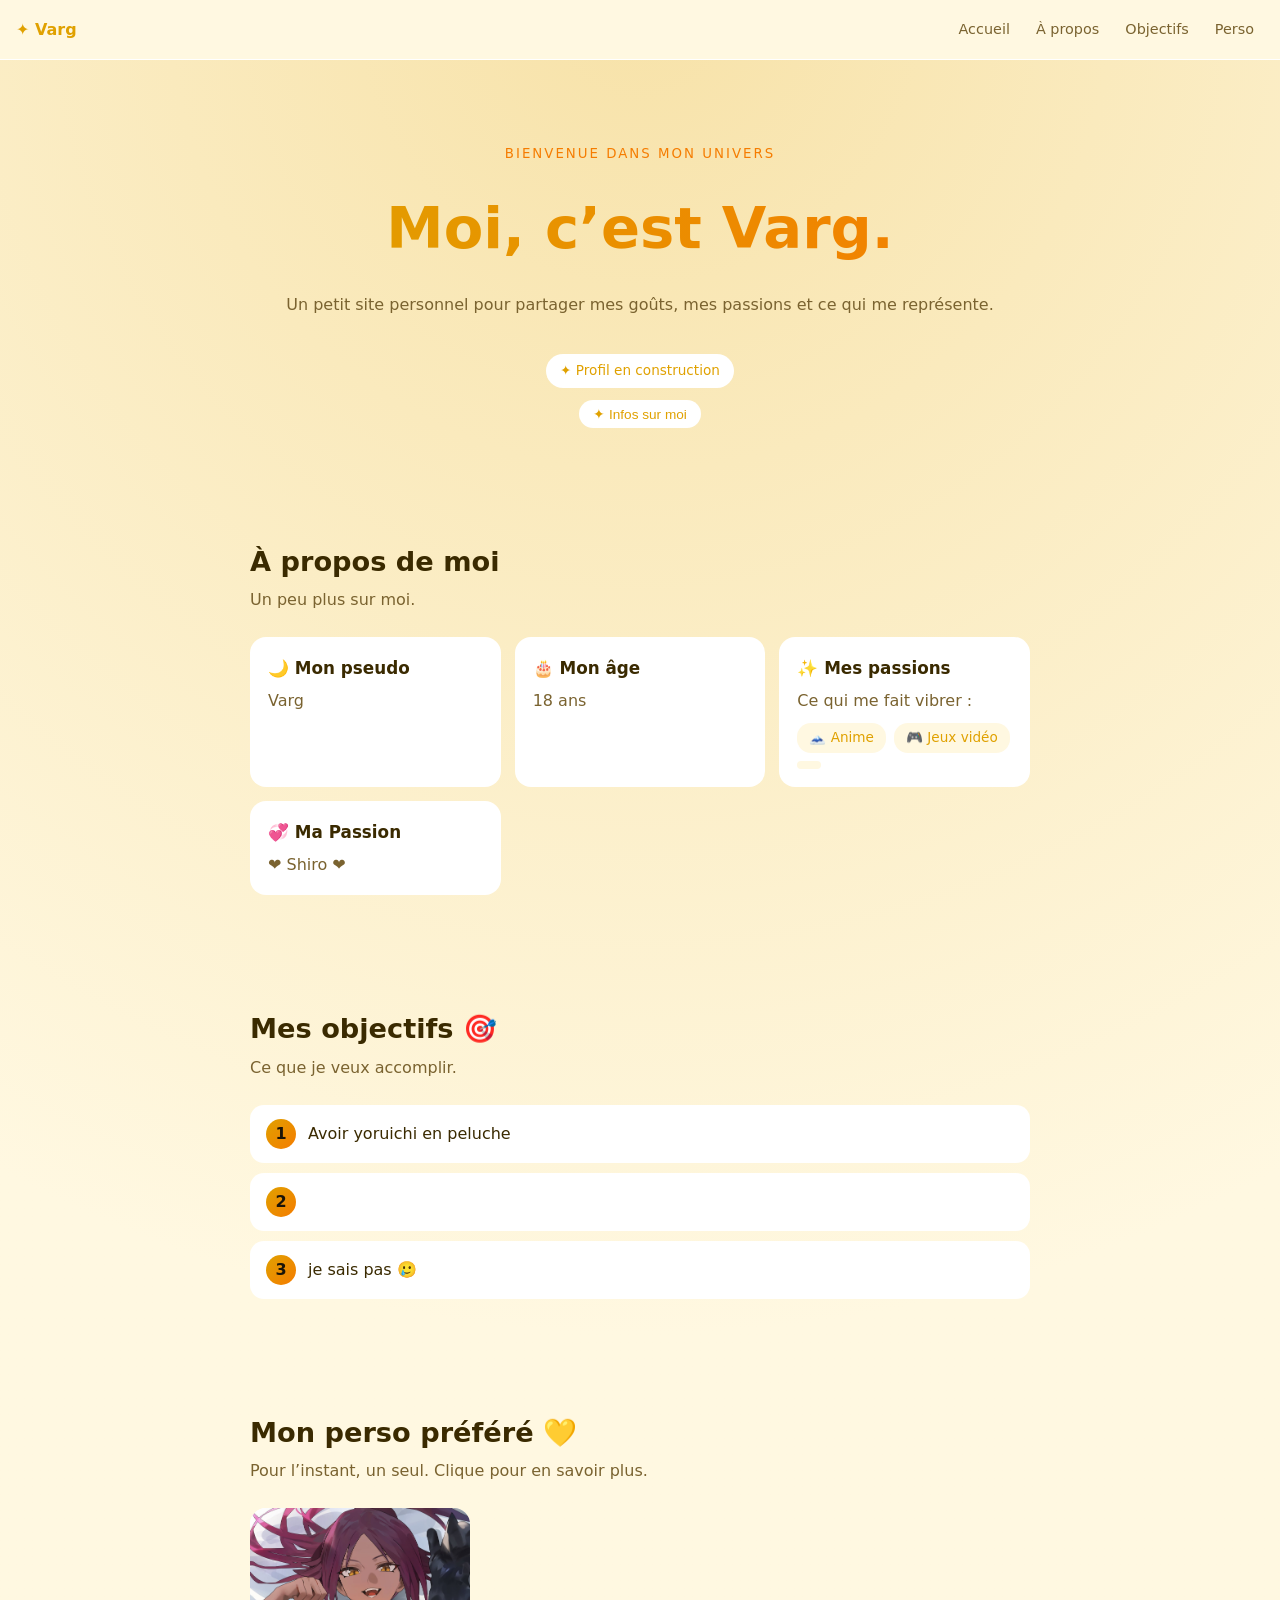
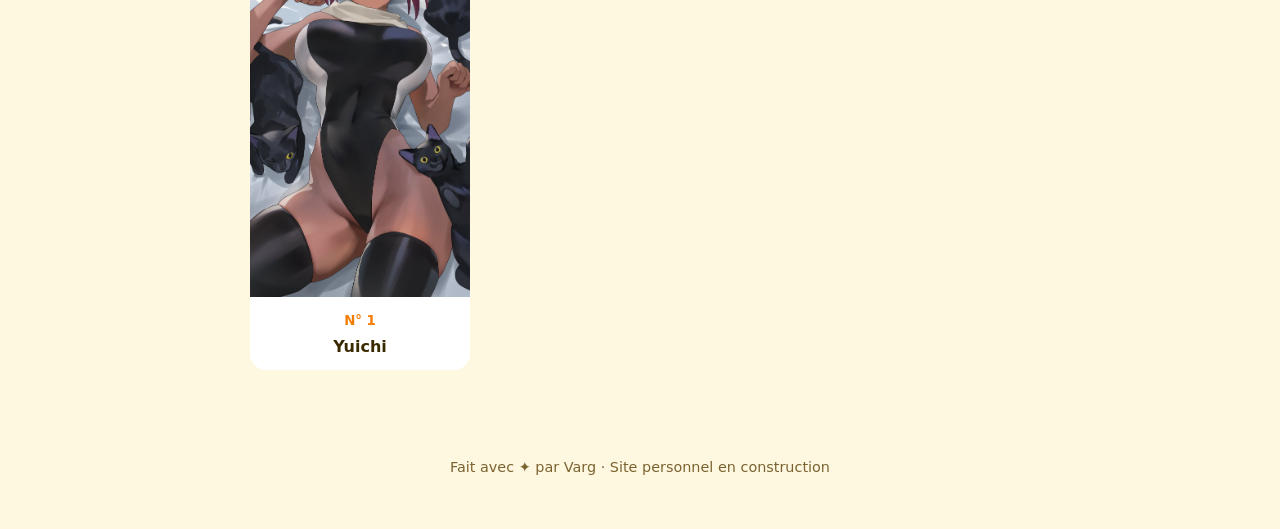
==== index.html @ 376b7f89 "Update index.html" ====
<!DOCTYPE html>
<html lang="fr">
<head>
<meta charset="utf-8">
<meta name="viewport" content="width=device-width, initial-scale=1, viewport-fit=cover">
<title>Mon univers — À propos de moi</title>
<style>
:root{--bg:#1a1408;--card:#2a200d;--text:#fff6df;--muted:#cdb989;--accent:#ffd23f;--accent2:#ff9f1c;
box-sizing:border-box;padding-top:env(safe-area-inset-top,0px);padding-bottom:env(safe-area-inset-bottom,0px)}
@media (prefers-color-scheme:light){:root:not([data-theme="dark"]){--bg:#fff8e1;--card:#fff;--text:#3a2a00;--muted:#7a6330;--accent:#e0a100;--accent2:#f57c00}}
:root[data-theme="light"]{--bg:#fff8e1;--card:#fff;--text:#3a2a00;--muted:#7a6330;--accent:#e0a100;--accent2:#f57c00}
html{scroll-behavior:smooth;scroll-padding-top:70px}
*{box-sizing:border-box}
body{margin:0;background:radial-gradient(circle at 50% 0,color-mix(in srgb,var(--accent) 25%,var(--bg)),var(--bg) 60%) no-repeat,var(--bg);color:var(--text);font-family:system-ui,-apple-system,"Segoe UI",sans-serif;line-height:1.6}
nav{position:sticky;top:env(safe-area-inset-top,0px);z-index:5;display:flex;gap:6px;align-items:center;padding:12px 16px;background:var(--bg);overflow-x:auto;border-bottom:1px solid var(--card)}
nav b{color:var(--accent);margin-right:auto;white-space:nowrap}
nav a{color:var(--muted);text-decoration:none;padding:6px 10px;border-radius:20px;white-space:nowrap;font-size:.9rem}
nav a:hover{background:var(--card);color:var(--text)}
section{max-width:820px;margin:0 auto;padding:56px 20px}
.hero{text-align:center;padding-top:80px}
.hero small{color:var(--accent2);letter-spacing:.15em;text-transform:uppercase}
h1{font-size:clamp(2.2rem,8vw,3.6rem);margin:.3em 0;background:linear-gradient(90deg,var(--accent),var(--accent2));-webkit-background-clip:text;background-clip:text;color:transparent}
h2{font-size:1.7rem;margin:0 0 4px}
.sub{color:var(--muted);margin:0 0 24px}
.badge{display:inline-block;margin-top:12px;padding:6px 14px;border-radius:20px;background:var(--card);color:var(--accent);font-size:.85rem}
.grid{display:grid;grid-template-columns:repeat(auto-fit,minmax(220px,1fr));gap:14px}
.card{background:var(--card);border-radius:16px;padding:18px}
.card h3{margin:0 0 6px;font-size:1.05rem}
.card p{margin:0;color:var(--muted)}
.tags{display:flex;flex-wrap:wrap;gap:8px;margin-top:10px}
.tags span{background:var(--bg);color:var(--accent);padding:4px 12px;border-radius:14px;font-size:.85rem}
ol.goals{list-style:none;padding:0;margin:0;display:grid;gap:10px}
ol.goals li{counter-increment:g;display:flex;gap:12px;align-items:center;background:var(--card);padding:14px 16px;border-radius:14px}
ol.goals li::before{content:counter(g);display:grid;place-items:center;width:30px;height:30px;border-radius:50%;background:linear-gradient(135deg,var(--accent),var(--accent2));color:#1a1408;font-weight:700;flex:none}
ol.goals{counter-reset:g}
.top{display:grid;grid-template-columns:minmax(0,220px);gap:14px}
.fav{background:var(--card);border-radius:16px;overflow:hidden;cursor:pointer;border:0;color:inherit;text-align:center;padding:0;font:inherit}
.fav .pic{aspect-ratio:3/4;display:grid;place-items:center;font-size:2.6rem;background:linear-gradient(160deg,var(--accent),var(--accent2))}
.fav .info{padding:10px}
.fav small{color:var(--accent2);font-weight:700}
.fav h3{margin:2px 0 0;font-size:1rem}
dialog{border:0;border-radius:18px;background:var(--card);color:var(--text);max-width:min(380px,90vw);padding:24px}
dialog::backdrop{background:rgba(0,0,0,.6)}
dialog button{margin-top:14px;background:linear-gradient(135deg,var(--accent),var(--accent2));color:#1a1408;border:0;padding:8px 18px;border-radius:20px;cursor:pointer;font:inherit}
footer{text-align:center;color:var(--muted);padding:30px 20px 50px;font-size:.9rem}
</style>
</head>
<body>
<nav>
  <b>✦ Varg</b>
  <a href="#accueil">Accueil</a><a href="#apropos">À propos</a><a href="#objectifs">Objectifs</a><a href="#top">Perso</a>
</nav>

<section id="accueil" class="hero">
  <small>Bienvenue dans mon univers</small>
  <h1>Moi, c’est Varg.</h1>
  <p class="sub">Un petit site personnel pour partager mes goûts, mes passions et ce qui me représente.</p>
  <span class="badge">✦ Profil en construction</span><br>
  <button class="badge" style="border:0;cursor:pointer" onclick="document.getElementById('infos').showModal()">✦ Infos sur moi</button>
</section>

<section id="apropos">
  <h2>À propos de moi</h2>
  <p class="sub">Un peu plus sur moi.</p>
  <div class="grid">
    <div class="card"><h3>🌙 Mon pseudo</h3><p>Varg</p></div>
    <div class="card"><h3>🎂 Mon âge</h3><p>18 ans</p></div>
    <div class="card"><h3>✨ Mes passions</h3><p>Ce qui me fait vibrer :</p>
      <div class="tags"><span> 🗻 Anime </span><span>🎮 Jeux vidéo</span><span></span></div></div>
    <div class="card"><h3>💞 Ma Passion</h3><p> ❤️ Shiro ❤️</p></div>
  </div>
</section>

<section id="objectifs">
  <h2>Mes objectifs 🎯</h2>
  <p class="sub">Ce que je veux accomplir.</p>
  <ol class="goals">
    <li>Avoir yoruichi en peluche<li>
      <li> je sais pas 🥲</li>
  </ol>
</section>

<section id="top">
  <h2>Mon perso préféré 💛</h2>
  <p class="sub">Pour l’instant, un seul. Clique pour en savoir plus.</p>
  <div class="top" id="topGrid"></div>
</section>

<footer>Fait avec ✦ par Varg · Site personnel en construction</footer>

<dialog id="infos">
  <h3>✦ Infos sur moi</h3>
  <p>Âge : <b>18 ans</b><br>Taille : <b>1,72 m</b><br>Ville : <b>Quelque part</b></p>
  <button onclick="this.closest('dialog').close()">Fermer</button>
</dialog>

<dialog id="favDlg">
  <h3 id="favTitle"></h3>
  <p id="favText"></p>
  <button onclick="this.closest('dialog').close()">Fermer</button>
</dialog>

<script>
const favs=[
 ["Yuichi","<img src='Yoruichi.jpg' style='width:100%;height:100%;object-fit:cover'>","Mon personnage préféré de Bleach : Yoruichi"]
];
const g=document.getElementById('topGrid');
favs.forEach((f,i)=>{
  const b=document.createElement('button');b.className='fav';
  b.innerHTML=`<div class="pic">${f[1]}</div><div class="info"><small>N° ${i+1}</small><h3>${f[0]}</h3></div>`;
  b.onclick=()=>{favTitle.textContent=`N° ${i+1} — ${f[0]}`;favText.textContent=f[2];favDlg.showModal()};
  g.appendChild(b);
});
</script>
</body>
</html>
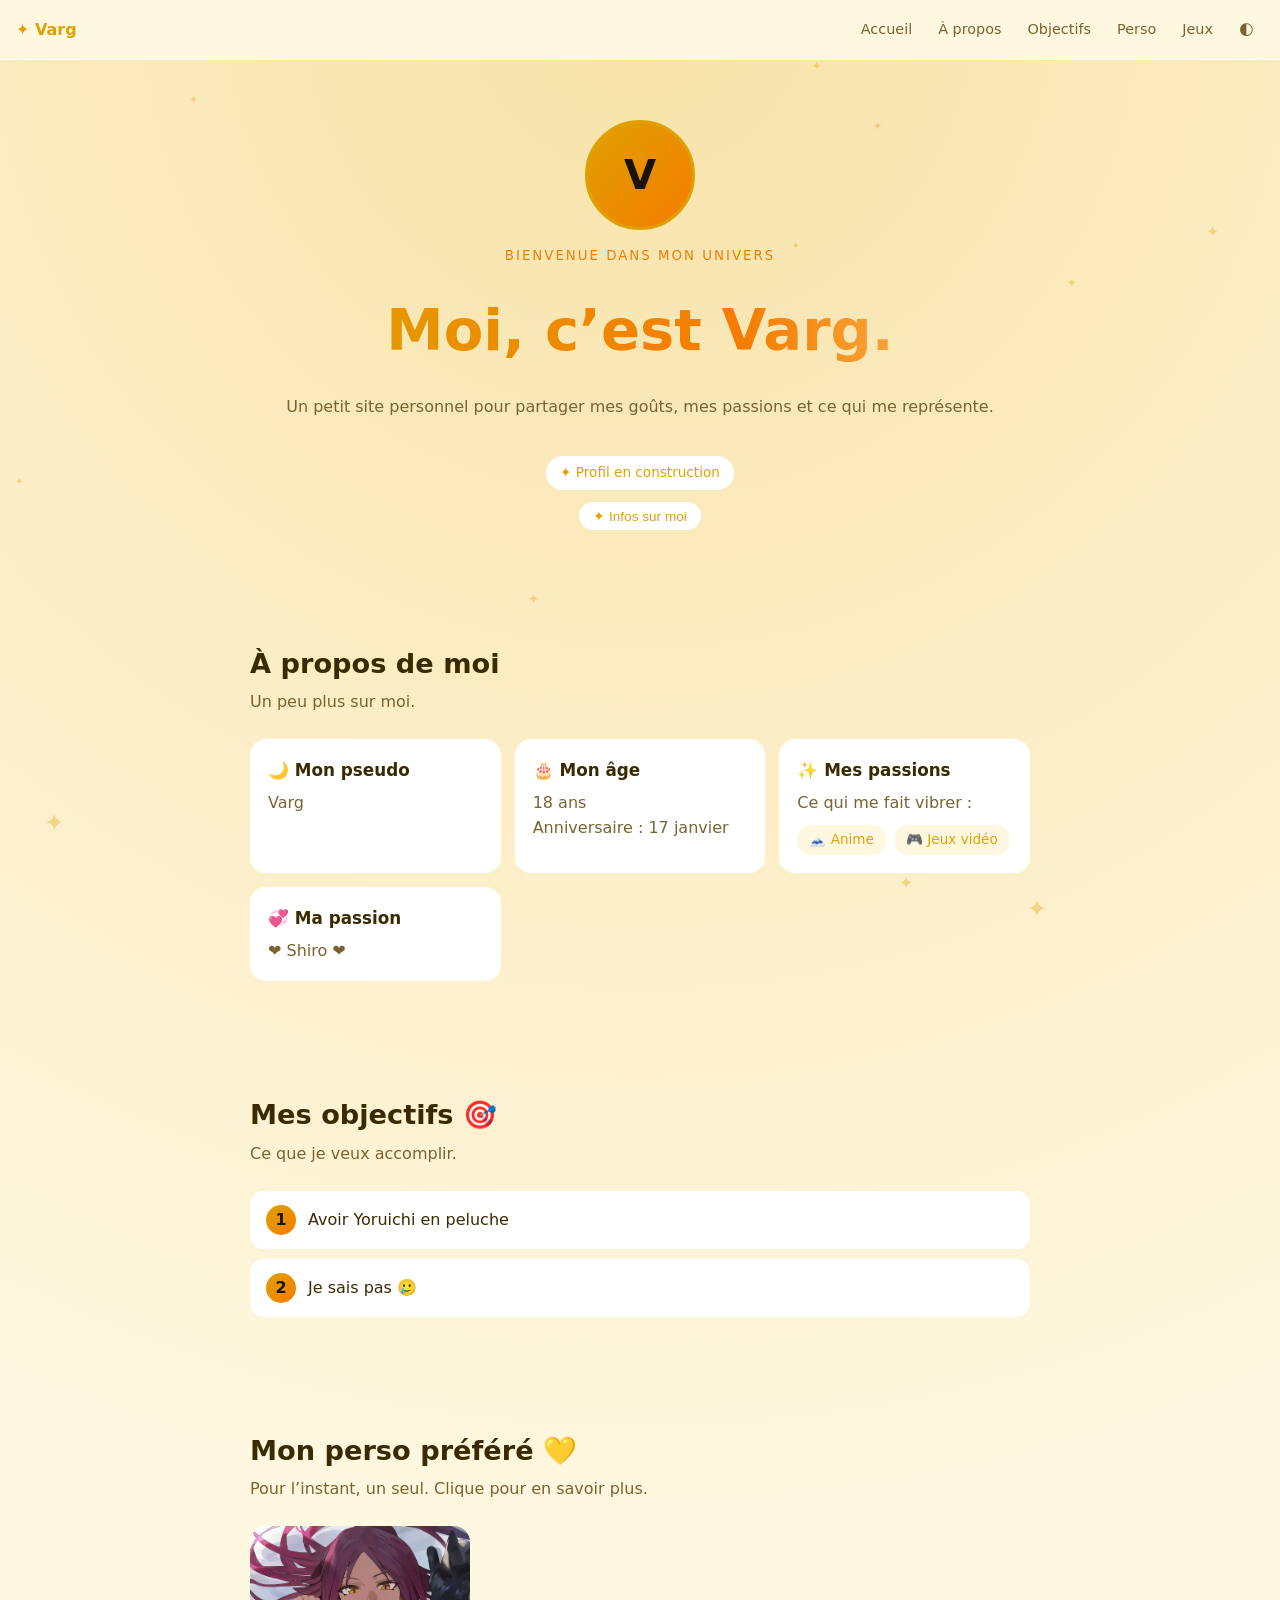
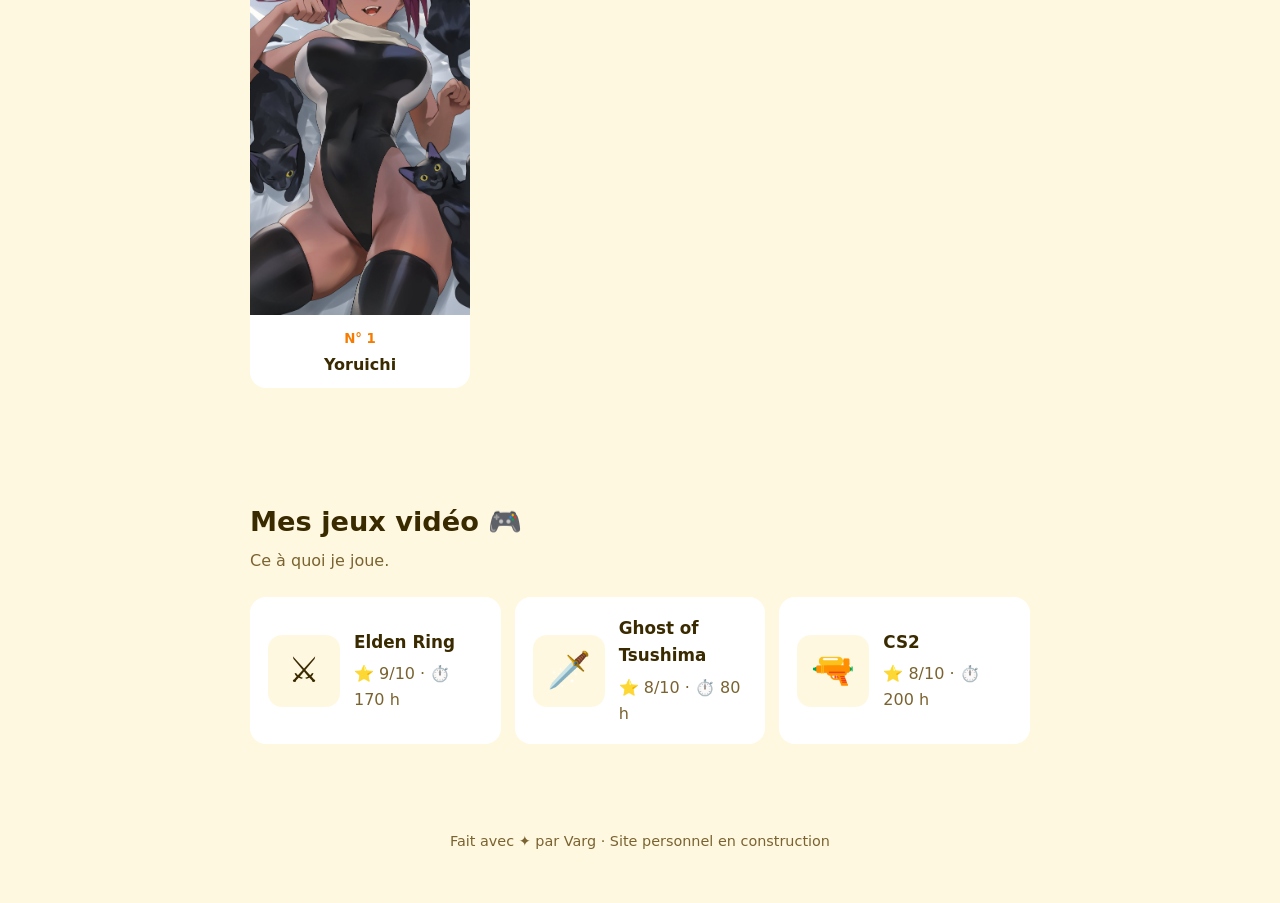
==== commit b30277b4: "Rename index (1).html to index.html" ====
--- a/index.html
+++ b/index.html
@@ -3,7 +3,7 @@
 <head>
 <meta charset="utf-8">
 <meta name="viewport" content="width=device-width, initial-scale=1, viewport-fit=cover">
-<title>Mon univers — À propos de moi</title>
+<title>Varg — À propos de moi</title>
 <style>
 :root{--bg:#1a1408;--card:#2a200d;--text:#fff6df;--muted:#cdb989;--accent:#ffd23f;--accent2:#ff9f1c;
 box-sizing:border-box;padding-top:env(safe-area-inset-top,0px);padding-bottom:env(safe-area-inset-bottom,0px)}
@@ -14,12 +14,15 @@
 body{margin:0;background:radial-gradient(circle at 50% 0,color-mix(in srgb,var(--accent) 25%,var(--bg)),var(--bg) 60%) no-repeat,var(--bg);color:var(--text);font-family:system-ui,-apple-system,"Segoe UI",sans-serif;line-height:1.6}
 nav{position:sticky;top:env(safe-area-inset-top,0px);z-index:5;display:flex;gap:6px;align-items:center;padding:12px 16px;background:var(--bg);overflow-x:auto;border-bottom:1px solid var(--card)}
 nav b{color:var(--accent);margin-right:auto;white-space:nowrap}
-nav a{color:var(--muted);text-decoration:none;padding:6px 10px;border-radius:20px;white-space:nowrap;font-size:.9rem}
-nav a:hover{background:var(--card);color:var(--text)}
-section{max-width:820px;margin:0 auto;padding:56px 20px}
-.hero{text-align:center;padding-top:80px}
+nav a,nav button{color:var(--muted);text-decoration:none;padding:6px 10px;border-radius:20px;white-space:nowrap;font-size:.9rem;background:none;border:0;cursor:pointer;font-family:inherit}
+nav a:hover,nav button:hover{background:var(--card);color:var(--text)}
+section{position:relative;z-index:1;max-width:820px;margin:0 auto;padding:56px 20px}
+.hero{text-align:center;padding-top:60px}
 .hero small{color:var(--accent2);letter-spacing:.15em;text-transform:uppercase}
-h1{font-size:clamp(2.2rem,8vw,3.6rem);margin:.3em 0;background:linear-gradient(90deg,var(--accent),var(--accent2));-webkit-background-clip:text;background-clip:text;color:transparent}
+.avatar{position:relative;width:110px;height:110px;margin:0 auto 12px;border-radius:50%;background:linear-gradient(135deg,var(--accent),var(--accent2));display:grid;place-items:center;font-size:2.6rem;font-weight:800;color:#1a1408;overflow:hidden;border:3px solid var(--accent)}
+.avatar img{position:absolute;inset:0;width:100%;height:100%;object-fit:cover}
+h1{font-size:clamp(2.2rem,8vw,3.6rem);margin:.3em 0;background:linear-gradient(90deg,var(--accent),var(--accent2),#fff3b0,var(--accent),var(--accent2));background-size:250% 100%;-webkit-background-clip:text;background-clip:text;color:transparent;animation:shine 4s linear infinite}
+@keyframes shine{to{background-position:-250% 0}}
 h2{font-size:1.7rem;margin:0 0 4px}
 .sub{color:var(--muted);margin:0 0 24px}
 .badge{display:inline-block;margin-top:12px;padding:6px 14px;border-radius:20px;background:var(--card);color:var(--accent);font-size:.85rem}
@@ -29,29 +32,41 @@
 .card p{margin:0;color:var(--muted)}
 .tags{display:flex;flex-wrap:wrap;gap:8px;margin-top:10px}
 .tags span{background:var(--bg);color:var(--accent);padding:4px 12px;border-radius:14px;font-size:.85rem}
-ol.goals{list-style:none;padding:0;margin:0;display:grid;gap:10px}
+ol.goals{list-style:none;padding:0;margin:0;display:grid;gap:10px;counter-reset:g}
 ol.goals li{counter-increment:g;display:flex;gap:12px;align-items:center;background:var(--card);padding:14px 16px;border-radius:14px}
 ol.goals li::before{content:counter(g);display:grid;place-items:center;width:30px;height:30px;border-radius:50%;background:linear-gradient(135deg,var(--accent),var(--accent2));color:#1a1408;font-weight:700;flex:none}
-ol.goals{counter-reset:g}
 .top{display:grid;grid-template-columns:minmax(0,220px);gap:14px}
 .fav{background:var(--card);border-radius:16px;overflow:hidden;cursor:pointer;border:0;color:inherit;text-align:center;padding:0;font:inherit}
 .fav .pic{aspect-ratio:3/4;display:grid;place-items:center;font-size:2.6rem;background:linear-gradient(160deg,var(--accent),var(--accent2))}
 .fav .info{padding:10px}
 .fav small{color:var(--accent2);font-weight:700}
 .fav h3{margin:2px 0 0;font-size:1rem}
+.game{display:flex;gap:14px;align-items:center}
+.game .ico{position:relative;flex:none;width:72px;height:72px;border-radius:14px;background:var(--bg);display:grid;place-items:center;font-size:2.2rem;overflow:hidden}
+.game .ico img{position:absolute;inset:0;width:100%;height:100%;object-fit:cover}
 dialog{border:0;border-radius:18px;background:var(--card);color:var(--text);max-width:min(380px,90vw);padding:24px}
 dialog::backdrop{background:rgba(0,0,0,.6)}
 dialog button{margin-top:14px;background:linear-gradient(135deg,var(--accent),var(--accent2));color:#1a1408;border:0;padding:8px 18px;border-radius:20px;cursor:pointer;font:inherit}
-footer{text-align:center;color:var(--muted);padding:30px 20px 50px;font-size:.9rem}
+footer{position:relative;z-index:1;text-align:center;color:var(--muted);padding:30px 20px 50px;font-size:.9rem}
+.star{position:fixed;z-index:0;color:var(--accent);opacity:.35;pointer-events:none;animation:float 8s ease-in-out infinite}
+@keyframes float{50%{transform:translateY(-22px) rotate(20deg);opacity:.8}}
+.js .reveal{opacity:0;transform:translateY(18px);transition:opacity .6s,transform .6s}
+.js .reveal.in{opacity:1;transform:none}
+#intro{position:fixed;inset:0;z-index:99;background:var(--bg);display:grid;place-items:center;font-size:2.4rem;font-weight:800;color:var(--accent);animation:out .7s 1.5s forwards}
+@keyframes out{to{opacity:0;visibility:hidden}}
 </style>
 </head>
 <body>
+<div id="intro">✦ Varg ✦</div>
+
 <nav>
   <b>✦ Varg</b>
-  <a href="#accueil">Accueil</a><a href="#apropos">À propos</a><a href="#objectifs">Objectifs</a><a href="#top">Perso</a>
+  <a href="#accueil">Accueil</a><a href="#apropos">À propos</a><a href="#objectifs">Objectifs</a><a href="#top">Perso</a><a href="#jeux">Jeux</a>
+  <button id="themeBtn" title="Changer de thème">🌓</button>
 </nav>
 
 <section id="accueil" class="hero">
+  <div class="avatar"><span>V</span><img src="profil.jpg" alt="" onerror="this.remove()"></div>
   <small>Bienvenue dans mon univers</small>
   <h1>Moi, c’est Varg.</h1>
   <p class="sub">Un petit site personnel pour partager mes goûts, mes passions et ce qui me représente.</p>
@@ -64,10 +79,10 @@
   <p class="sub">Un peu plus sur moi.</p>
   <div class="grid">
     <div class="card"><h3>🌙 Mon pseudo</h3><p>Varg</p></div>
-    <div class="card"><h3>🎂 Mon âge</h3><p>18 ans</p></div>
+    <div class="card"><h3>🎂 Mon âge</h3><p><span class="age"></span> ans<br>Anniversaire : 17 janvier</p></div>
     <div class="card"><h3>✨ Mes passions</h3><p>Ce qui me fait vibrer :</p>
-      <div class="tags"><span> 🗻 Anime </span><span>🎮 Jeux vidéo</span><span></span></div></div>
-    <div class="card"><h3>💞 Ma Passion</h3><p> ❤️ Shiro ❤️</p></div>
+      <div class="tags"><span>🗻 Anime</span><span>🎮 Jeux vidéo</span></div></div>
+    <div class="card"><h3>💞 Ma passion</h3><p>❤️ Shiro ❤️</p></div>
   </div>
 </section>
 
@@ -75,8 +90,8 @@
   <h2>Mes objectifs 🎯</h2>
   <p class="sub">Ce que je veux accomplir.</p>
   <ol class="goals">
-    <li>Avoir yoruichi en peluche<li>
-      <li> je sais pas 🥲</li>
+    <li>Avoir Yoruichi en peluche</li>
+    <li>Je sais pas 🥲</li>
   </ol>
 </section>
 
@@ -86,11 +101,17 @@
   <div class="top" id="topGrid"></div>
 </section>
 
+<section id="jeux">
+  <h2>Mes jeux vidéo 🎮</h2>
+  <p class="sub">Ce à quoi je joue.</p>
+  <div class="grid" id="gameGrid"></div>
+</section>
+
 <footer>Fait avec ✦ par Varg · Site personnel en construction</footer>
 
 <dialog id="infos">
   <h3>✦ Infos sur moi</h3>
-  <p>Âge : <b>18 ans</b><br>Taille : <b>1,72 m</b><br>Ville : <b>Quelque part</b></p>
+  <p>Âge : <b><span class="age"></span> ans</b><br>Taille : <b>1,72 m</b><br>Ville : <b>Quelque part</b></p>
   <button onclick="this.closest('dialog').close()">Fermer</button>
 </dialog>
 
@@ -101,16 +122,56 @@
 </dialog>
 
 <script>
+/* ===== À MODIFIER ===== */
+const BIRTH="2008-01-17"; // ta vraie date de naissance (AAAA-MM-JJ)
 const favs=[
- ["Yuichi","<img src='Yoruichi.jpg' style='width:100%;height:100%;object-fit:cover'>","Mon personnage préféré de Bleach : Yoruichi"]
+ ["Yoruichi","<img src='Yoruichi.jpg' style='width:100%;height:100%;object-fit:cover'>","Mon personnage préféré de Bleach : Yoruichi"]
 ];
-const g=document.getElementById('topGrid');
+const games=[ // [emoji, nom, note, heures, image]
+ ["⚔️","Elden Ring","9/10","170 h","eldenring.jpg"],
+ ["🗡️","Ghost of Tsushima","8/10","80 h","ghost.jpg"],
+ ["🔫","CS2","8/10","200 h","cs2.jpg"]
+];
+/* ====================== */
+
+document.documentElement.classList.add('js');
+const $=id=>document.getElementById(id);
+
+// Âge automatique
+const d=new Date(BIRTH),n=new Date();let a=n.getFullYear()-d.getFullYear();
+if(n<new Date(n.getFullYear(),d.getMonth(),d.getDate()))a--;
+document.querySelectorAll('.age').forEach(e=>e.textContent=a);
+
+// Thème
+$('themeBtn').onclick=()=>{const r=document.documentElement;
+ const cur=r.dataset.theme||(matchMedia('(prefers-color-scheme:light)').matches?'light':'dark');
+ r.dataset.theme=cur==='light'?'dark':'light'};
+
+// Persos
 favs.forEach((f,i)=>{
-  const b=document.createElement('button');b.className='fav';
-  b.innerHTML=`<div class="pic">${f[1]}</div><div class="info"><small>N° ${i+1}</small><h3>${f[0]}</h3></div>`;
-  b.onclick=()=>{favTitle.textContent=`N° ${i+1} — ${f[0]}`;favText.textContent=f[2];favDlg.showModal()};
-  g.appendChild(b);
+ const b=document.createElement('button');b.className='fav';
+ b.innerHTML=`<div class="pic">${f[1]}</div><div class="info"><small>N° ${i+1}</small><h3>${f[0]}</h3></div>`;
+ b.onclick=()=>{favTitle.textContent=`N° ${i+1} — ${f[0]}`;favText.textContent=f[2];favDlg.showModal()};
+ $('topGrid').appendChild(b);
 });
+
+// Jeux
+games.forEach(g=>{
+ const c=document.createElement('div');c.className='card game';
+ c.innerHTML=`<div class="ico">${g[0]}<img src="${g[4]}" alt="" onerror="this.remove()"></div><div><h3>${g[1]}</h3><p>⭐ ${g[2]} · ⏱️ ${g[3]}</p></div>`;
+ $('gameGrid').appendChild(c);
+});
+
+// Étoiles qui flottent
+for(let i=0;i<14;i++){
+ const s=document.createElement('span');s.className='star';s.textContent='✦';
+ s.style.cssText=`left:${Math.random()*100}%;top:${Math.random()*100}%;font-size:${10+Math.random()*16}px;animation-delay:${Math.random()*8}s`;
+ document.body.appendChild(s);
+}
+
+// Apparition au défilement
+const io=new IntersectionObserver(es=>es.forEach(e=>{if(e.isIntersecting){e.target.classList.add('in');io.unobserve(e.target)}}),{threshold:.1});
+document.querySelectorAll('.card,.fav,.goals li').forEach(e=>{e.classList.add('reveal');io.observe(e)});
 </script>
 </body>
 </html>
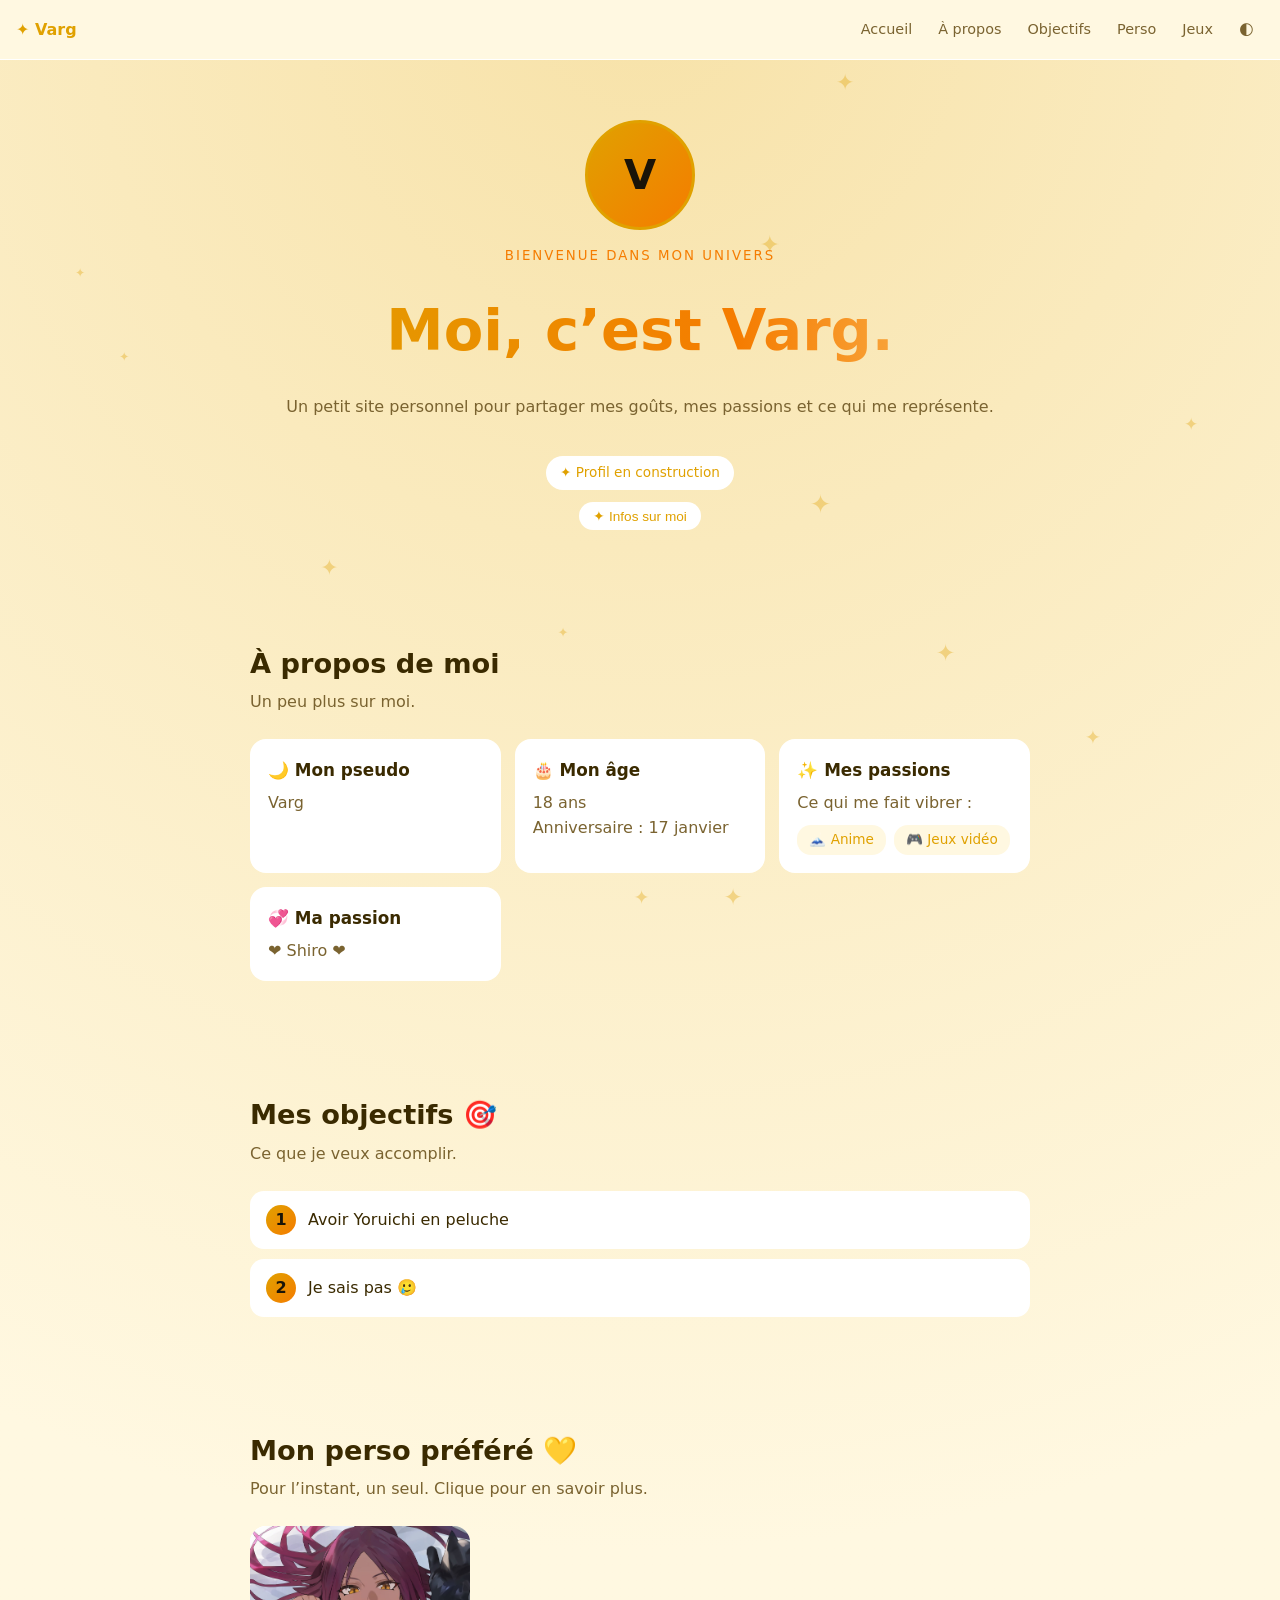
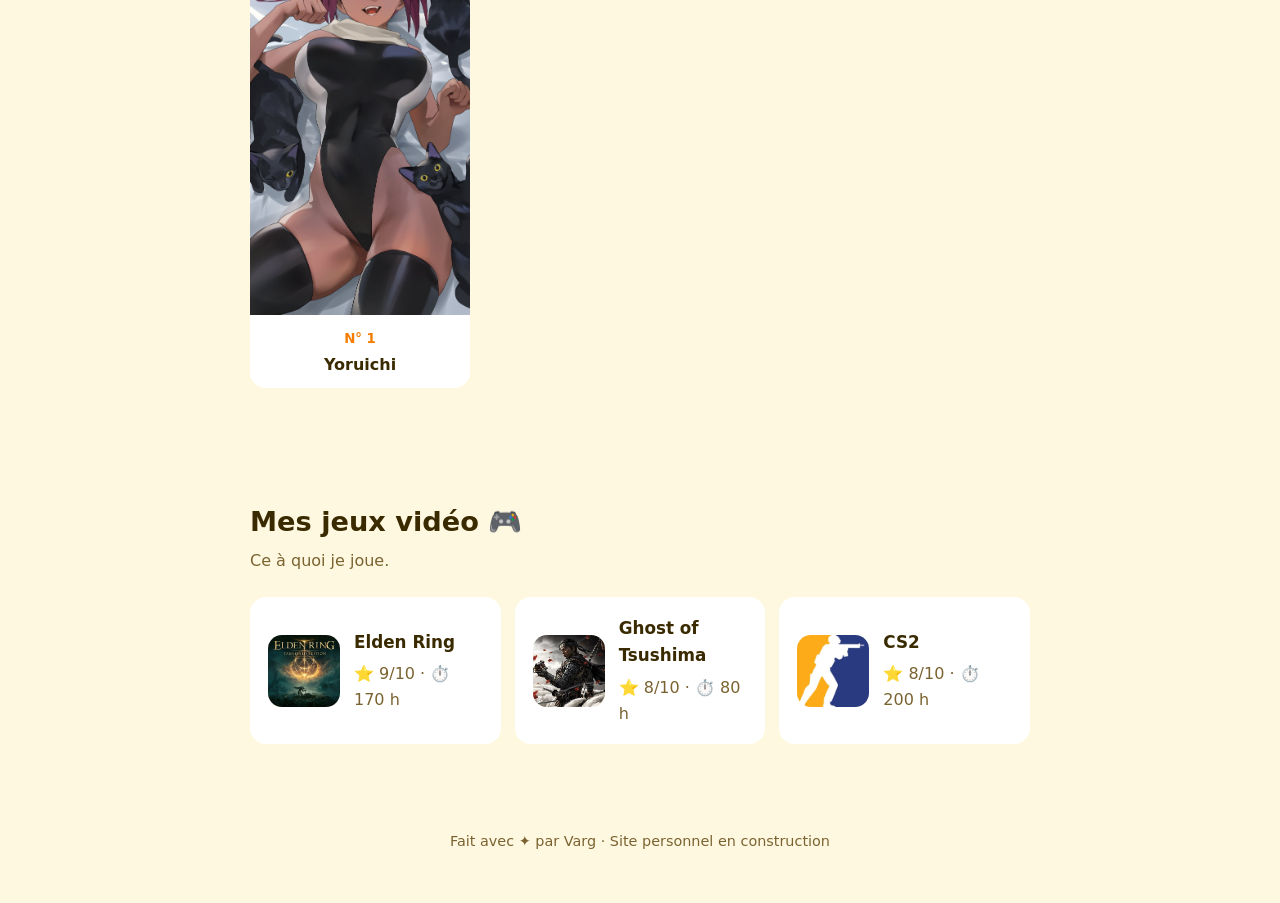
==== commit 75071dda: "Update index.html" ====
--- a/index.html
+++ b/index.html
@@ -128,9 +128,9 @@
  ["Yoruichi","<img src='Yoruichi.jpg' style='width:100%;height:100%;object-fit:cover'>","Mon personnage préféré de Bleach : Yoruichi"]
 ];
 const games=[ // [emoji, nom, note, heures, image]
- ["⚔️","Elden Ring","9/10","170 h","eldenring.jpg"],
- ["🗡️","Ghost of Tsushima","8/10","80 h","ghost.jpg"],
- ["🔫","CS2","8/10","200 h","cs2.jpg"]
+ ["⚔️","Elden Ring","9/10","170 h","Elden ring.webp"],
+ ["🗡️","Ghost of Tsushima","8/10","80 h","GOT.jpg"],
+ ["🔫","CS2","8/10","200 h","CS2.jpg"]
 ];
 /* ====================== */
 
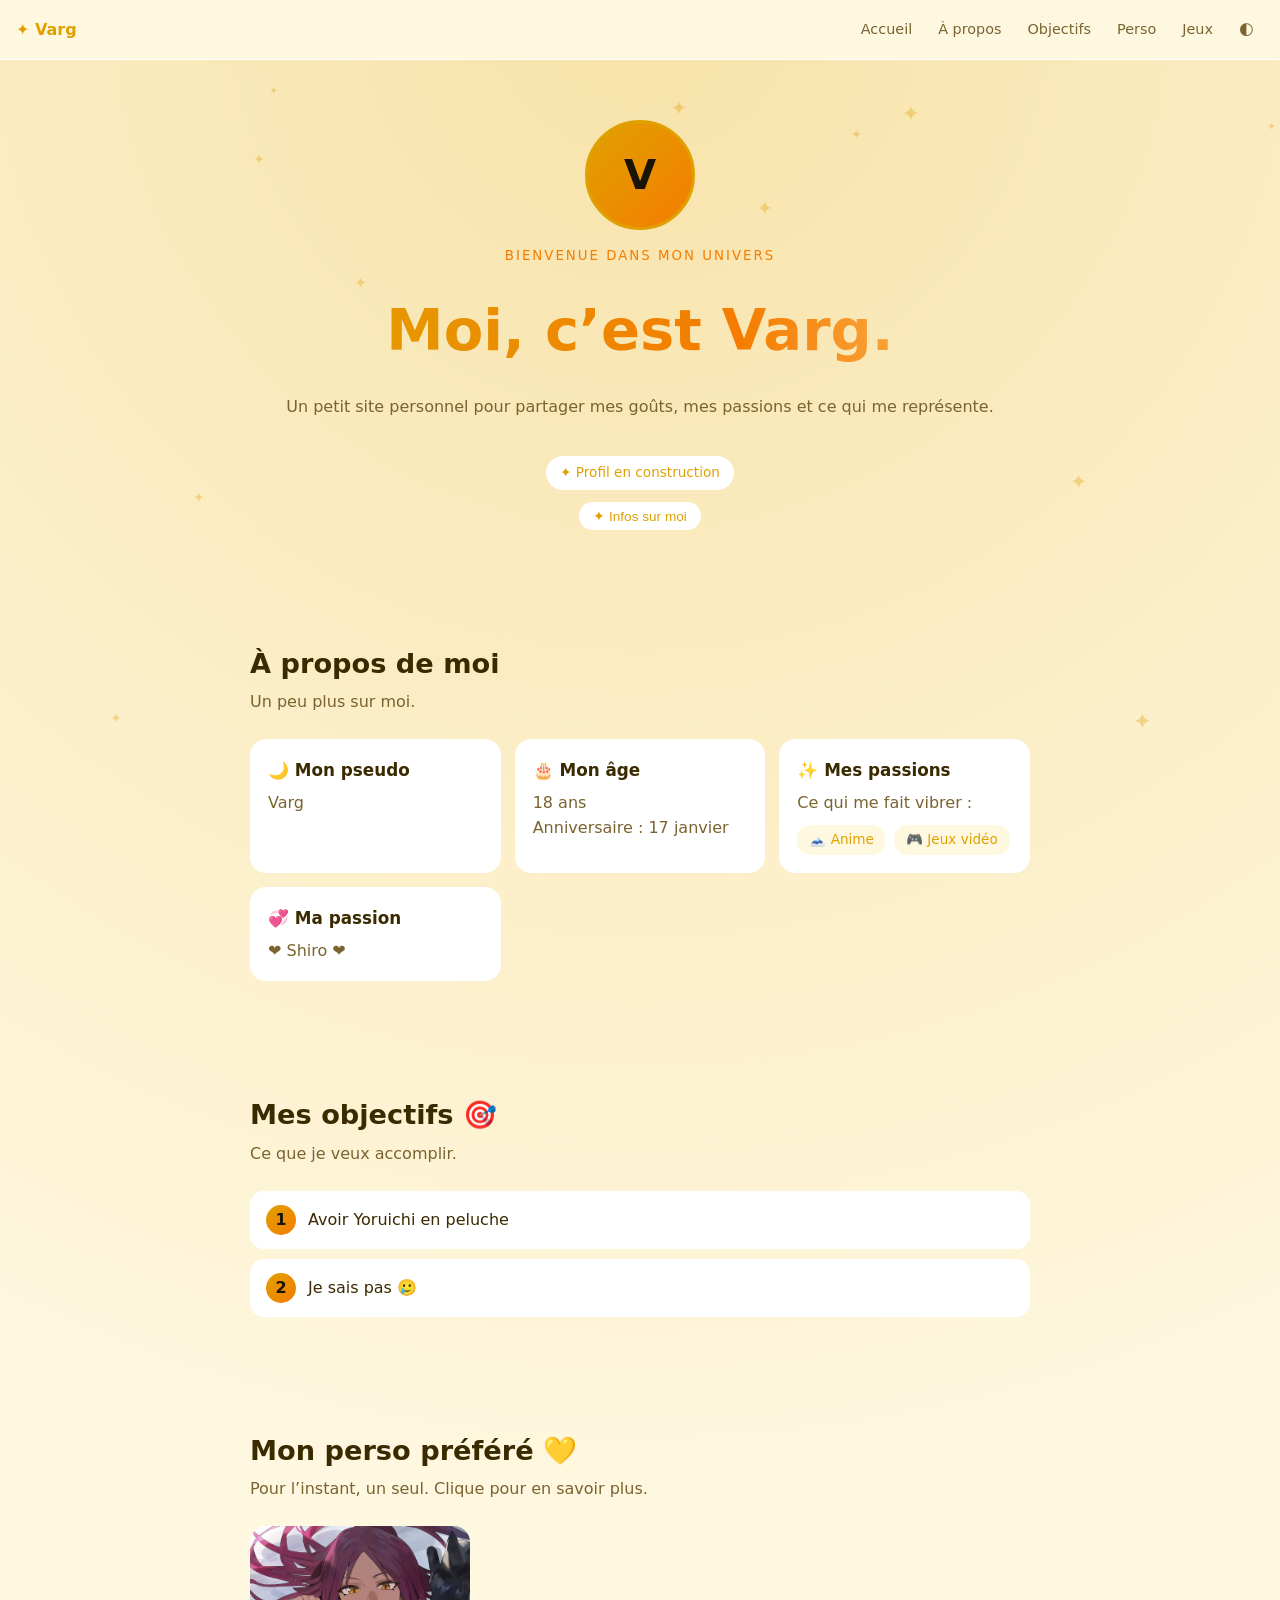
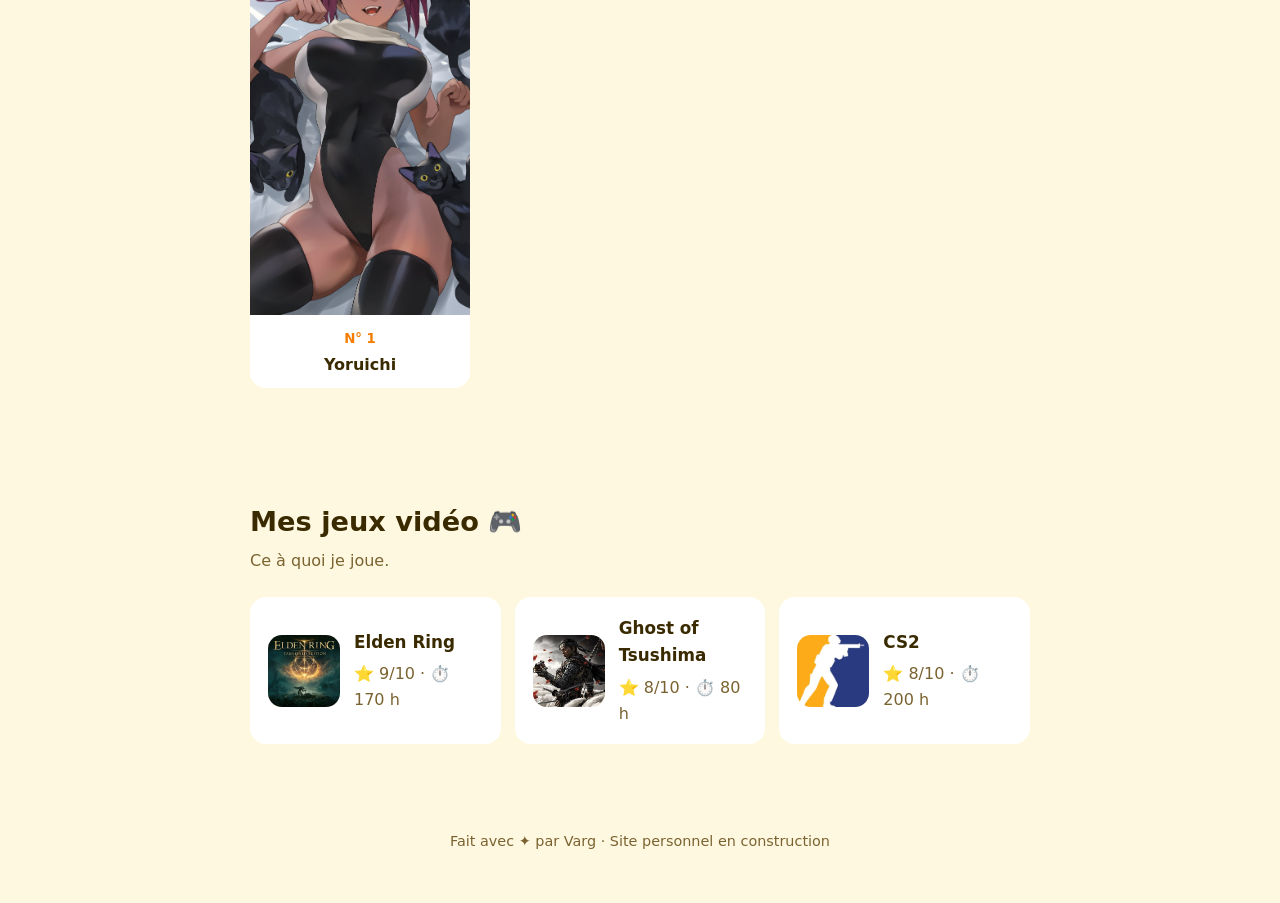
==== commit a47f8c91: "Update index.html" ====
--- a/index.html
+++ b/index.html
@@ -66,7 +66,7 @@
 </nav>
 
 <section id="accueil" class="hero">
-  <div class="avatar"><span>V</span><img src="profil.jpg" alt="" onerror="this.remove()"></div>
+  <div class="avatar"><span>V</span><img src="PP.png" alt="" onerror="this.remove()"></div>
   <small>Bienvenue dans mon univers</small>
   <h1>Moi, c’est Varg.</h1>
   <p class="sub">Un petit site personnel pour partager mes goûts, mes passions et ce qui me représente.</p>
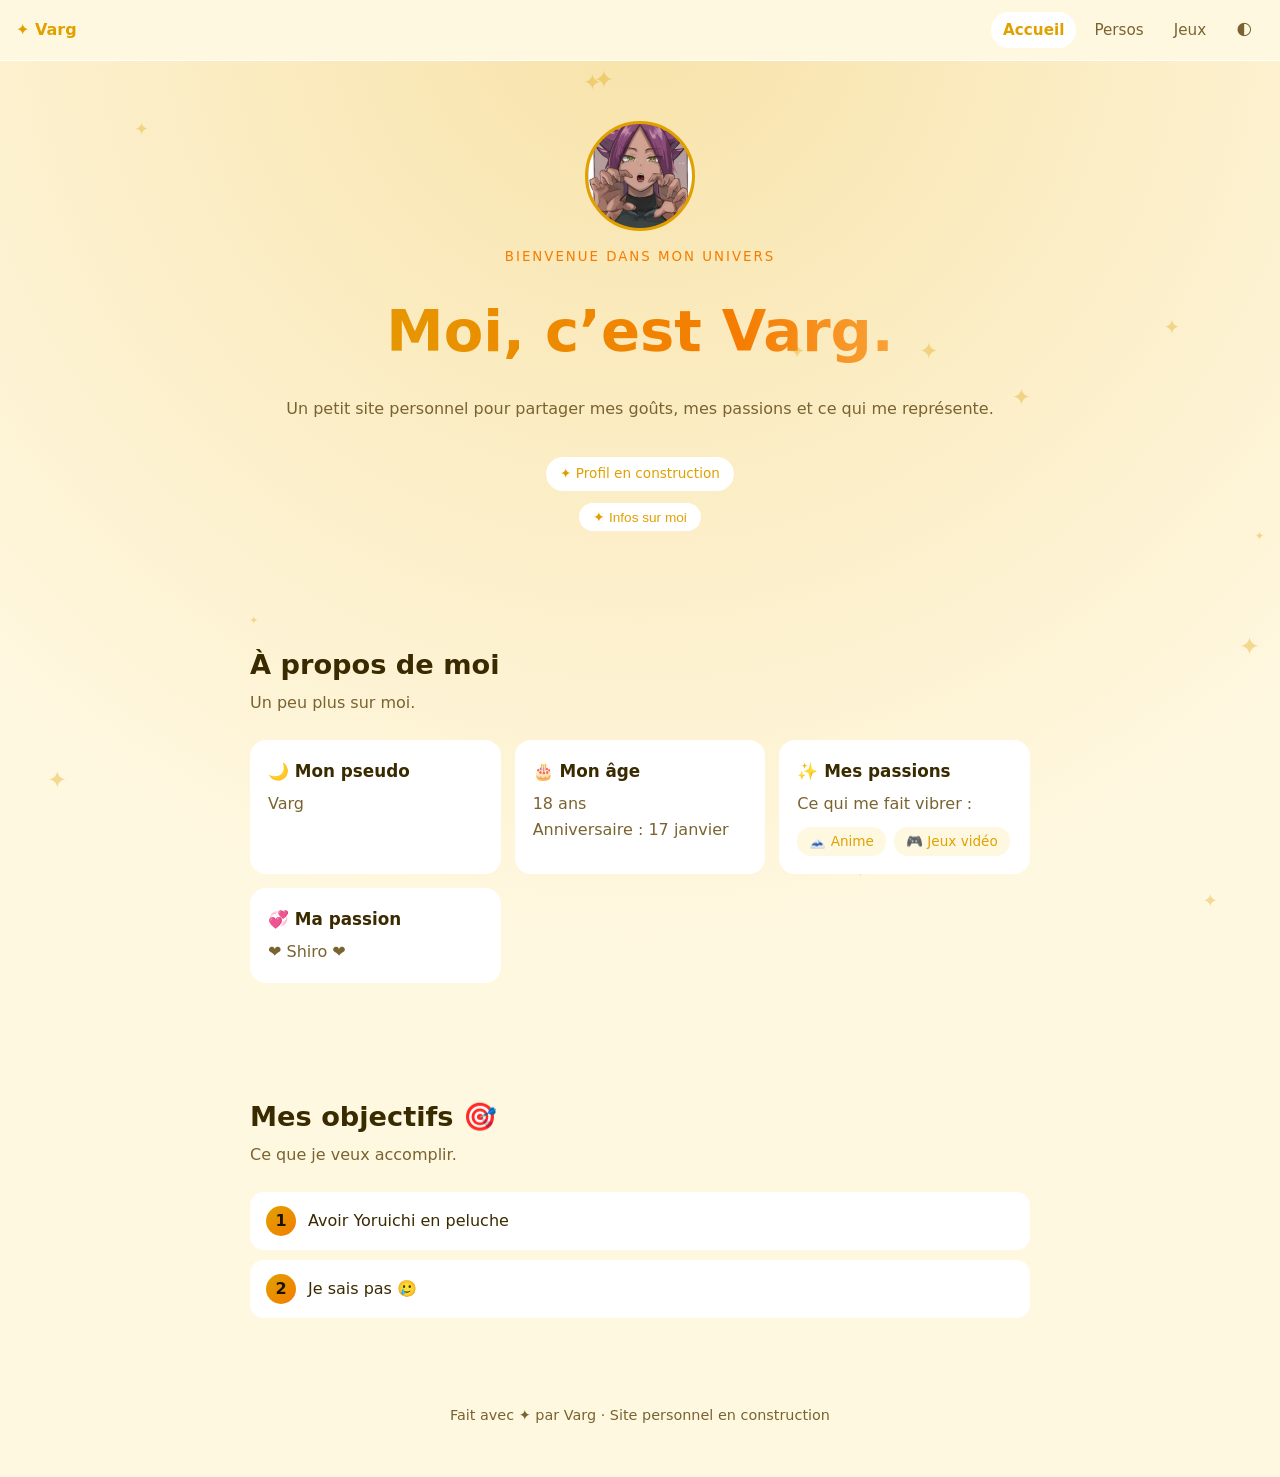
==== commit 606224ad: "Add files via upload" ====
--- a/index.html
+++ b/index.html
@@ -3,70 +3,20 @@
 <head>
 <meta charset="utf-8">
 <meta name="viewport" content="width=device-width, initial-scale=1, viewport-fit=cover">
-<title>Varg — À propos de moi</title>
-<style>
-:root{--bg:#1a1408;--card:#2a200d;--text:#fff6df;--muted:#cdb989;--accent:#ffd23f;--accent2:#ff9f1c;
-box-sizing:border-box;padding-top:env(safe-area-inset-top,0px);padding-bottom:env(safe-area-inset-bottom,0px)}
-@media (prefers-color-scheme:light){:root:not([data-theme="dark"]){--bg:#fff8e1;--card:#fff;--text:#3a2a00;--muted:#7a6330;--accent:#e0a100;--accent2:#f57c00}}
-:root[data-theme="light"]{--bg:#fff8e1;--card:#fff;--text:#3a2a00;--muted:#7a6330;--accent:#e0a100;--accent2:#f57c00}
-html{scroll-behavior:smooth;scroll-padding-top:70px}
-*{box-sizing:border-box}
-body{margin:0;background:radial-gradient(circle at 50% 0,color-mix(in srgb,var(--accent) 25%,var(--bg)),var(--bg) 60%) no-repeat,var(--bg);color:var(--text);font-family:system-ui,-apple-system,"Segoe UI",sans-serif;line-height:1.6}
-nav{position:sticky;top:env(safe-area-inset-top,0px);z-index:5;display:flex;gap:6px;align-items:center;padding:12px 16px;background:var(--bg);overflow-x:auto;border-bottom:1px solid var(--card)}
-nav b{color:var(--accent);margin-right:auto;white-space:nowrap}
-nav a,nav button{color:var(--muted);text-decoration:none;padding:6px 10px;border-radius:20px;white-space:nowrap;font-size:.9rem;background:none;border:0;cursor:pointer;font-family:inherit}
-nav a:hover,nav button:hover{background:var(--card);color:var(--text)}
-section{position:relative;z-index:1;max-width:820px;margin:0 auto;padding:56px 20px}
-.hero{text-align:center;padding-top:60px}
-.hero small{color:var(--accent2);letter-spacing:.15em;text-transform:uppercase}
-.avatar{position:relative;width:110px;height:110px;margin:0 auto 12px;border-radius:50%;background:linear-gradient(135deg,var(--accent),var(--accent2));display:grid;place-items:center;font-size:2.6rem;font-weight:800;color:#1a1408;overflow:hidden;border:3px solid var(--accent)}
-.avatar img{position:absolute;inset:0;width:100%;height:100%;object-fit:cover}
-h1{font-size:clamp(2.2rem,8vw,3.6rem);margin:.3em 0;background:linear-gradient(90deg,var(--accent),var(--accent2),#fff3b0,var(--accent),var(--accent2));background-size:250% 100%;-webkit-background-clip:text;background-clip:text;color:transparent;animation:shine 4s linear infinite}
-@keyframes shine{to{background-position:-250% 0}}
-h2{font-size:1.7rem;margin:0 0 4px}
-.sub{color:var(--muted);margin:0 0 24px}
-.badge{display:inline-block;margin-top:12px;padding:6px 14px;border-radius:20px;background:var(--card);color:var(--accent);font-size:.85rem}
-.grid{display:grid;grid-template-columns:repeat(auto-fit,minmax(220px,1fr));gap:14px}
-.card{background:var(--card);border-radius:16px;padding:18px}
-.card h3{margin:0 0 6px;font-size:1.05rem}
-.card p{margin:0;color:var(--muted)}
-.tags{display:flex;flex-wrap:wrap;gap:8px;margin-top:10px}
-.tags span{background:var(--bg);color:var(--accent);padding:4px 12px;border-radius:14px;font-size:.85rem}
-ol.goals{list-style:none;padding:0;margin:0;display:grid;gap:10px;counter-reset:g}
-ol.goals li{counter-increment:g;display:flex;gap:12px;align-items:center;background:var(--card);padding:14px 16px;border-radius:14px}
-ol.goals li::before{content:counter(g);display:grid;place-items:center;width:30px;height:30px;border-radius:50%;background:linear-gradient(135deg,var(--accent),var(--accent2));color:#1a1408;font-weight:700;flex:none}
-.top{display:grid;grid-template-columns:minmax(0,220px);gap:14px}
-.fav{background:var(--card);border-radius:16px;overflow:hidden;cursor:pointer;border:0;color:inherit;text-align:center;padding:0;font:inherit}
-.fav .pic{aspect-ratio:3/4;display:grid;place-items:center;font-size:2.6rem;background:linear-gradient(160deg,var(--accent),var(--accent2))}
-.fav .info{padding:10px}
-.fav small{color:var(--accent2);font-weight:700}
-.fav h3{margin:2px 0 0;font-size:1rem}
-.game{display:flex;gap:14px;align-items:center}
-.game .ico{position:relative;flex:none;width:72px;height:72px;border-radius:14px;background:var(--bg);display:grid;place-items:center;font-size:2.2rem;overflow:hidden}
-.game .ico img{position:absolute;inset:0;width:100%;height:100%;object-fit:cover}
-dialog{border:0;border-radius:18px;background:var(--card);color:var(--text);max-width:min(380px,90vw);padding:24px}
-dialog::backdrop{background:rgba(0,0,0,.6)}
-dialog button{margin-top:14px;background:linear-gradient(135deg,var(--accent),var(--accent2));color:#1a1408;border:0;padding:8px 18px;border-radius:20px;cursor:pointer;font:inherit}
-footer{position:relative;z-index:1;text-align:center;color:var(--muted);padding:30px 20px 50px;font-size:.9rem}
-.star{position:fixed;z-index:0;color:var(--accent);opacity:.35;pointer-events:none;animation:float 8s ease-in-out infinite}
-@keyframes float{50%{transform:translateY(-22px) rotate(20deg);opacity:.8}}
-.js .reveal{opacity:0;transform:translateY(18px);transition:opacity .6s,transform .6s}
-.js .reveal.in{opacity:1;transform:none}
-#intro{position:fixed;inset:0;z-index:99;background:var(--bg);display:grid;place-items:center;font-size:2.4rem;font-weight:800;color:var(--accent);animation:out .7s 1.5s forwards}
-@keyframes out{to{opacity:0;visibility:hidden}}
-</style>
+<title>Varg — Accueil</title>
+<link rel="stylesheet" href="style.css">
 </head>
 <body>
 <div id="intro">✦ Varg ✦</div>
 
 <nav>
   <b>✦ Varg</b>
-  <a href="#accueil">Accueil</a><a href="#apropos">À propos</a><a href="#objectifs">Objectifs</a><a href="#top">Perso</a><a href="#jeux">Jeux</a>
+  <a href="index.html" aria-current="page">Accueil</a><a href="persos.html" >Persos</a><a href="jeux.html" >Jeux</a>
   <button id="themeBtn" title="Changer de thème">🌓</button>
 </nav>
 
 <section id="accueil" class="hero">
-  <div class="avatar"><span>V</span><img src="PP.png" alt="" onerror="this.remove()"></div>
+  <div class="avatar"><span>V</span><img src="PP.jpg" alt="" onerror="this.remove()"></div>
   <small>Bienvenue dans mon univers</small>
   <h1>Moi, c’est Varg.</h1>
   <p class="sub">Un petit site personnel pour partager mes goûts, mes passions et ce qui me représente.</p>
@@ -95,18 +45,6 @@
   </ol>
 </section>
 
-<section id="top">
-  <h2>Mon perso préféré 💛</h2>
-  <p class="sub">Pour l’instant, un seul. Clique pour en savoir plus.</p>
-  <div class="top" id="topGrid"></div>
-</section>
-
-<section id="jeux">
-  <h2>Mes jeux vidéo 🎮</h2>
-  <p class="sub">Ce à quoi je joue.</p>
-  <div class="grid" id="gameGrid"></div>
-</section>
-
 <footer>Fait avec ✦ par Varg · Site personnel en construction</footer>
 
 <dialog id="infos">
@@ -115,63 +53,13 @@
   <button onclick="this.closest('dialog').close()">Fermer</button>
 </dialog>
 
-<dialog id="favDlg">
-  <h3 id="favTitle"></h3>
-  <p id="favText"></p>
-  <button onclick="this.closest('dialog').close()">Fermer</button>
-</dialog>
-
+<script src="common.js"></script>
 <script>
-/* ===== À MODIFIER ===== */
-const BIRTH="2008-01-17"; // ta vraie date de naissance (AAAA-MM-JJ)
-const favs=[
- ["Yoruichi","<img src='Yoruichi.jpg' style='width:100%;height:100%;object-fit:cover'>","Mon personnage préféré de Bleach : Yoruichi"]
-];
-const games=[ // [emoji, nom, note, heures, image]
- ["⚔️","Elden Ring","9/10","170 h","Elden ring.webp"],
- ["🗡️","Ghost of Tsushima","8/10","80 h","GOT.jpg"],
- ["🔫","CS2","8/10","200 h","CS2.jpg"]
-];
-/* ====================== */
-
-document.documentElement.classList.add('js');
-const $=id=>document.getElementById(id);
-
-// Âge automatique
+const BIRTH="2008-01-17"; // ta date de naissance (AAAA-MM-JJ)
 const d=new Date(BIRTH),n=new Date();let a=n.getFullYear()-d.getFullYear();
 if(n<new Date(n.getFullYear(),d.getMonth(),d.getDate()))a--;
 document.querySelectorAll('.age').forEach(e=>e.textContent=a);
-
-// Thème
-$('themeBtn').onclick=()=>{const r=document.documentElement;
- const cur=r.dataset.theme||(matchMedia('(prefers-color-scheme:light)').matches?'light':'dark');
- r.dataset.theme=cur==='light'?'dark':'light'};
-
-// Persos
-favs.forEach((f,i)=>{
- const b=document.createElement('button');b.className='fav';
- b.innerHTML=`<div class="pic">${f[1]}</div><div class="info"><small>N° ${i+1}</small><h3>${f[0]}</h3></div>`;
- b.onclick=()=>{favTitle.textContent=`N° ${i+1} — ${f[0]}`;favText.textContent=f[2];favDlg.showModal()};
- $('topGrid').appendChild(b);
-});
-
-// Jeux
-games.forEach(g=>{
- const c=document.createElement('div');c.className='card game';
- c.innerHTML=`<div class="ico">${g[0]}<img src="${g[4]}" alt="" onerror="this.remove()"></div><div><h3>${g[1]}</h3><p>⭐ ${g[2]} · ⏱️ ${g[3]}</p></div>`;
- $('gameGrid').appendChild(c);
-});
-
-// Étoiles qui flottent
-for(let i=0;i<14;i++){
- const s=document.createElement('span');s.className='star';s.textContent='✦';
- s.style.cssText=`left:${Math.random()*100}%;top:${Math.random()*100}%;font-size:${10+Math.random()*16}px;animation-delay:${Math.random()*8}s`;
- document.body.appendChild(s);
-}
-
-// Apparition au défilement
-const io=new IntersectionObserver(es=>es.forEach(e=>{if(e.isIntersecting){e.target.classList.add('in');io.unobserve(e.target)}}),{threshold:.1});
-document.querySelectorAll('.card,.fav,.goals li').forEach(e=>{e.classList.add('reveal');io.observe(e)});
+reveal();
 </script>
 </body>
 </html>
--- a/style.css
+++ b/style.css
@@ -0,0 +1,52 @@
+:root{--bg:#1a1408;--card:#2a200d;--text:#fff6df;--muted:#cdb989;--accent:#ffd23f;--accent2:#ff9f1c;
+box-sizing:border-box;padding-top:env(safe-area-inset-top,0px);padding-bottom:env(safe-area-inset-bottom,0px)}
+@media (prefers-color-scheme:light){:root:not([data-theme="dark"]){--bg:#fff8e1;--card:#fff;--text:#3a2a00;--muted:#7a6330;--accent:#e0a100;--accent2:#f57c00}}
+:root[data-theme="light"]{--bg:#fff8e1;--card:#fff;--text:#3a2a00;--muted:#7a6330;--accent:#e0a100;--accent2:#f57c00}
+html{scroll-behavior:smooth;scroll-padding-top:70px}
+*{box-sizing:border-box}
+body{margin:0;background:radial-gradient(circle at 50% 0,color-mix(in srgb,var(--accent) 25%,var(--bg)),var(--bg) 60%) no-repeat,var(--bg);color:var(--text);font-family:system-ui,-apple-system,"Segoe UI",sans-serif;line-height:1.6;min-height:100vh}
+nav{position:sticky;top:env(safe-area-inset-top,0px);z-index:5;display:flex;gap:6px;align-items:center;padding:12px 16px;background:var(--bg);overflow-x:auto;border-bottom:1px solid var(--card)}
+nav b{color:var(--accent);margin-right:auto;white-space:nowrap}
+nav a,nav button{color:var(--muted);text-decoration:none;padding:6px 12px;border-radius:20px;white-space:nowrap;font-size:.95rem;background:none;border:0;cursor:pointer;font-family:inherit}
+nav a:hover,nav button:hover{background:var(--card);color:var(--text)}
+nav a[aria-current]{background:var(--card);color:var(--accent);font-weight:600}
+section{position:relative;z-index:1;max-width:820px;margin:0 auto;padding:56px 20px}
+.hero{text-align:center;padding-top:60px}
+.hero small{color:var(--accent2);letter-spacing:.15em;text-transform:uppercase}
+.avatar{position:relative;width:110px;height:110px;margin:0 auto 12px;border-radius:50%;background:linear-gradient(135deg,var(--accent),var(--accent2));display:grid;place-items:center;font-size:2.6rem;font-weight:800;color:#1a1408;overflow:hidden;border:3px solid var(--accent)}
+.avatar img{position:absolute;inset:0;width:100%;height:100%;object-fit:cover}
+h1{font-size:clamp(2.2rem,8vw,3.6rem);margin:.3em 0;background:linear-gradient(90deg,var(--accent),var(--accent2),#fff3b0,var(--accent),var(--accent2));background-size:250% 100%;-webkit-background-clip:text;background-clip:text;color:transparent;animation:shine 4s linear infinite}
+@keyframes shine{to{background-position:-250% 0}}
+h2{font-size:1.7rem;margin:0 0 4px}
+.sub{color:var(--muted);margin:0 0 24px}
+.badge{display:inline-block;margin-top:12px;padding:6px 14px;border-radius:20px;background:var(--card);color:var(--accent);font-size:.85rem}
+.grid{display:grid;grid-template-columns:repeat(auto-fit,minmax(220px,1fr));gap:14px}
+.card{background:var(--card);border-radius:16px;padding:18px}
+.card h3{margin:0 0 6px;font-size:1.05rem}
+.card p{margin:0;color:var(--muted)}
+.tags{display:flex;flex-wrap:wrap;gap:8px;margin-top:10px}
+.tags span{background:var(--bg);color:var(--accent);padding:4px 12px;border-radius:14px;font-size:.85rem}
+ol.goals{list-style:none;padding:0;margin:0;display:grid;gap:10px;counter-reset:g}
+ol.goals li{counter-increment:g;display:flex;gap:12px;align-items:center;background:var(--card);padding:14px 16px;border-radius:14px}
+ol.goals li::before{content:counter(g);display:grid;place-items:center;width:30px;height:30px;border-radius:50%;background:linear-gradient(135deg,var(--accent),var(--accent2));color:#1a1408;font-weight:700;flex:none}
+.top{display:grid;grid-template-columns:repeat(auto-fill,minmax(150px,200px));gap:14px}
+.fav{background:var(--card);border-radius:16px;overflow:hidden;cursor:pointer;border:0;color:inherit;text-align:center;padding:0;font:inherit}
+.fav .pic{aspect-ratio:3/4;display:grid;place-items:center;font-size:2.6rem;background:linear-gradient(160deg,var(--accent),var(--accent2))}
+.fav .info{padding:10px}
+.fav small{color:var(--accent2);font-weight:700}
+.fav h3{margin:2px 0 0;font-size:1rem}
+.game{display:flex;gap:14px;align-items:center}
+.game .ico{position:relative;flex:none;width:72px;height:72px;border-radius:14px;background:var(--bg);display:grid;place-items:center;font-size:2.2rem;overflow:hidden}
+.game .ico img{position:absolute;inset:0;width:100%;height:100%;object-fit:cover}
+dialog{border:0;border-radius:18px;background:var(--card);color:var(--text);max-width:min(380px,90vw);padding:24px}
+dialog::backdrop{background:rgba(0,0,0,.6)}
+dialog button{margin-top:14px;background:linear-gradient(135deg,var(--accent),var(--accent2));color:#1a1408;border:0;padding:8px 18px;border-radius:20px;cursor:pointer;font:inherit}
+footer{position:relative;z-index:1;text-align:center;color:var(--muted);padding:30px 20px 50px;font-size:.9rem}
+.star{position:fixed;z-index:0;color:var(--accent);opacity:.35;pointer-events:none;animation:float 8s ease-in-out infinite}
+@keyframes float{50%{transform:translateY(-22px) rotate(20deg);opacity:.8}}
+.js .reveal{opacity:0;transform:translateY(18px);transition:opacity .6s,transform .6s}
+.js .reveal.in{opacity:1;transform:none}
+#intro{position:fixed;inset:0;z-index:99;background:var(--bg);display:grid;place-items:center;font-size:2.4rem;font-weight:800;color:var(--accent);animation:out .7s 1.5s forwards}
+@keyframes out{to{opacity:0;visibility:hidden}}
+#totop{position:fixed;right:16px;bottom:calc(16px + env(safe-area-inset-bottom,0px));width:46px;height:46px;border-radius:50%;border:0;background:linear-gradient(135deg,var(--accent),var(--accent2));color:#1a1408;font-size:1.4rem;font-weight:700;cursor:pointer;z-index:6;opacity:0;pointer-events:none;transition:opacity .3s;box-shadow:0 4px 14px rgba(0,0,0,.35)}
+#totop.show{opacity:1;pointer-events:auto}
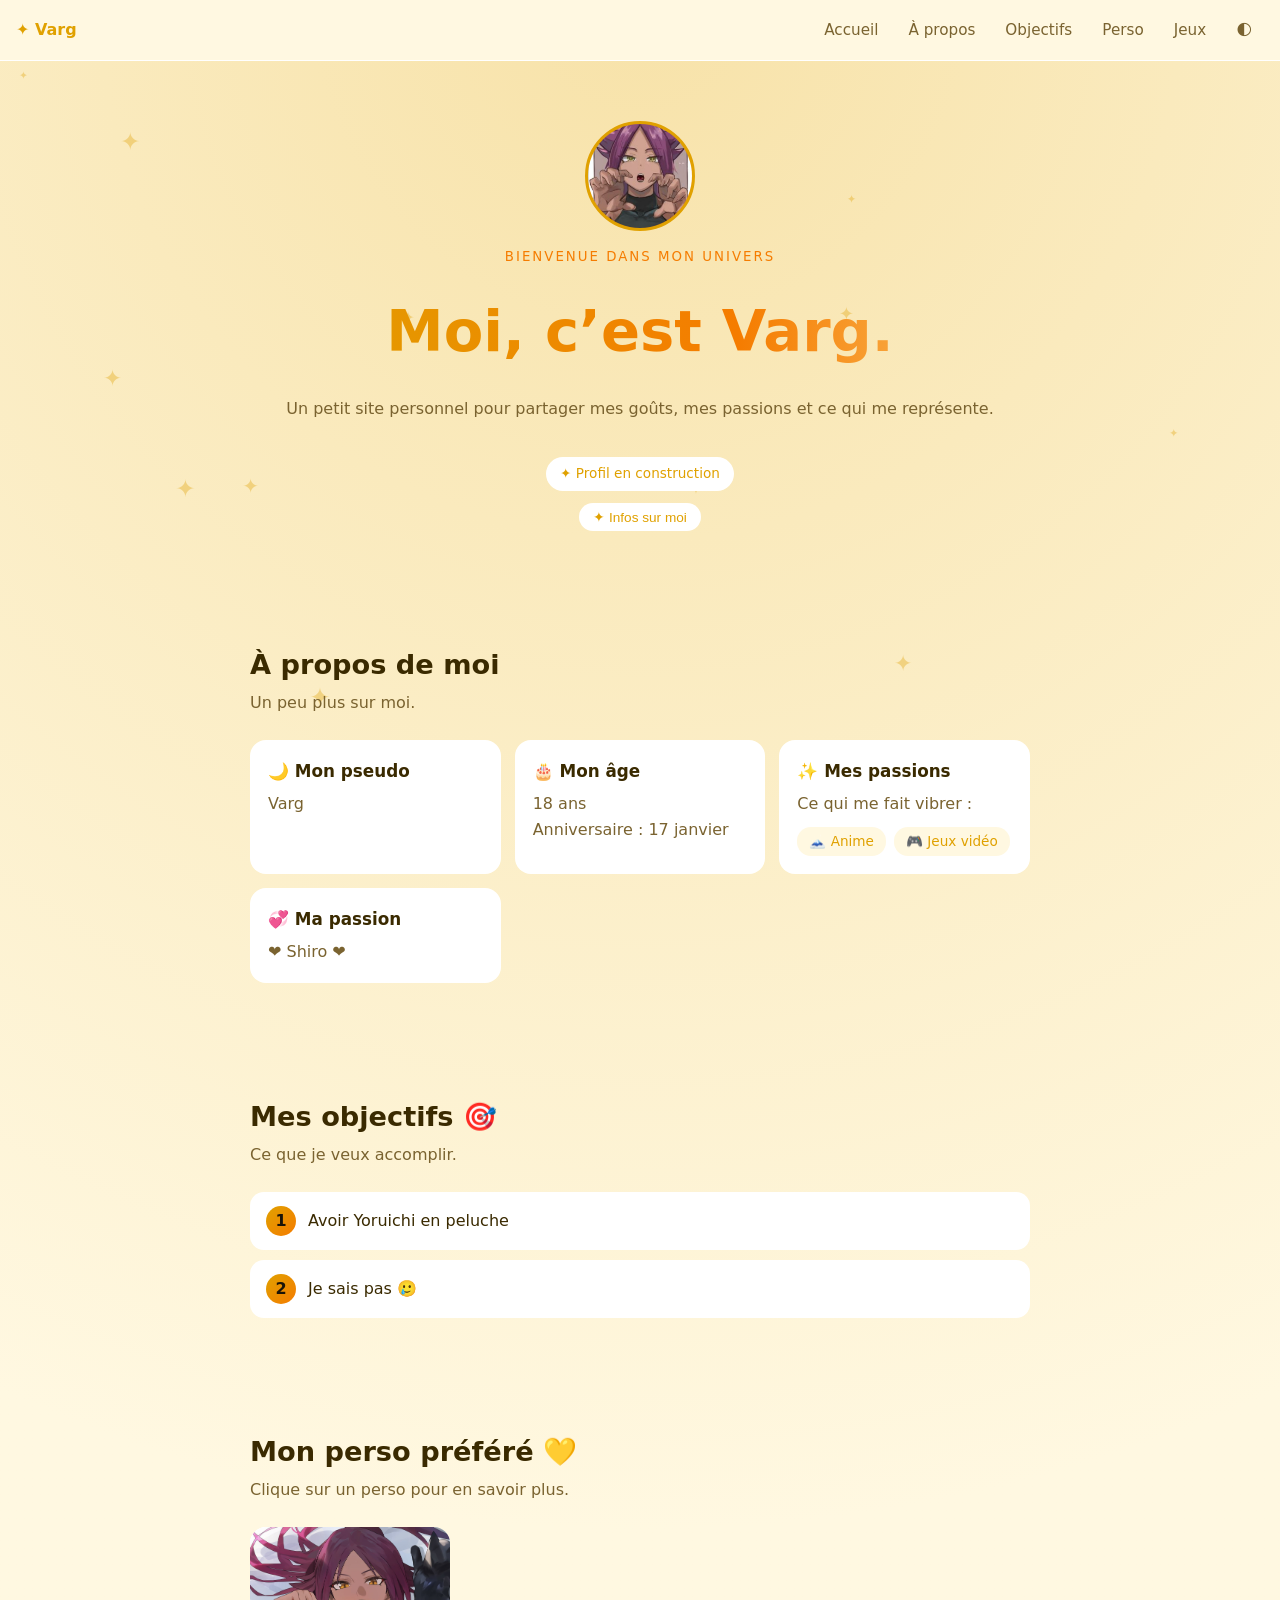
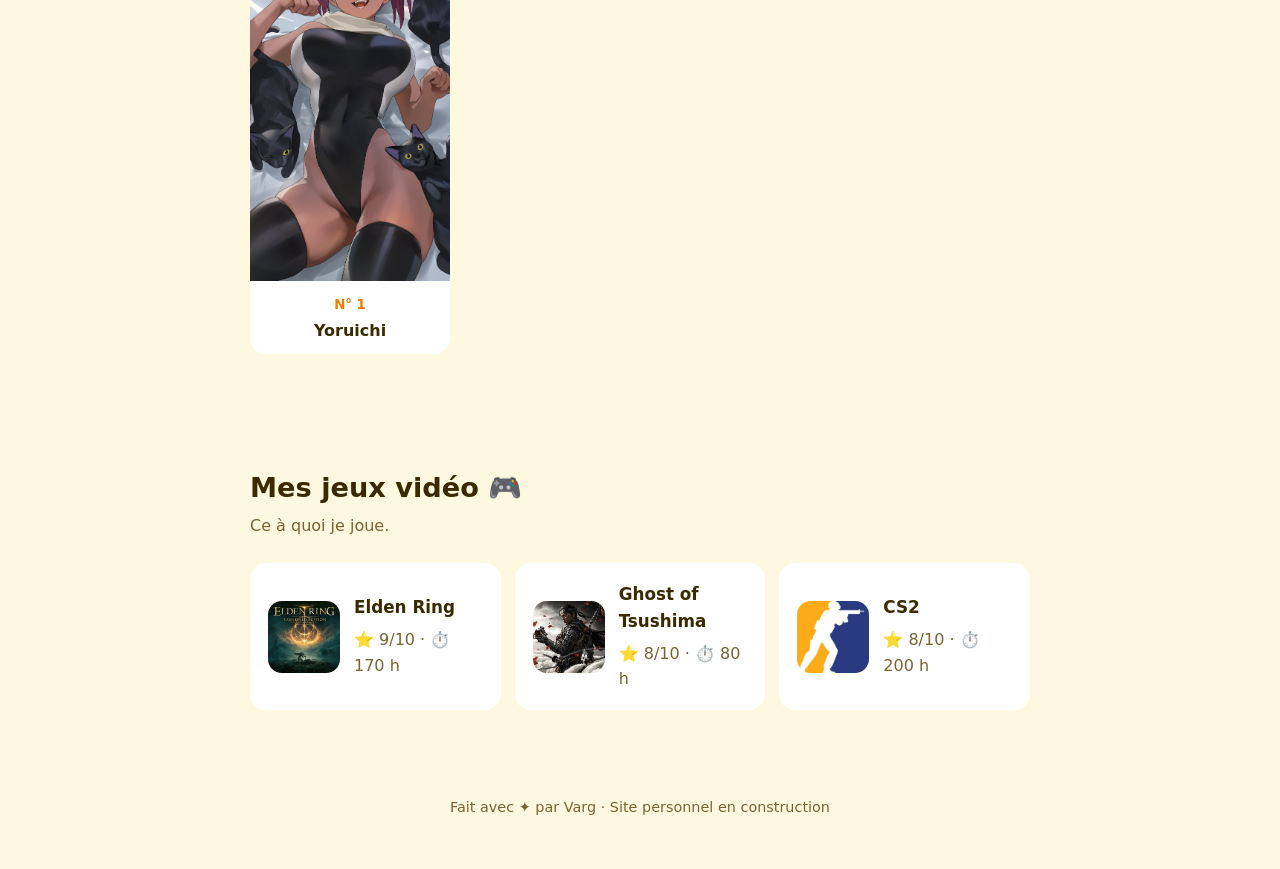
==== commit e5d94eca: "Add files via upload" ====
--- a/index.html
+++ b/index.html
@@ -3,15 +3,68 @@
 <head>
 <meta charset="utf-8">
 <meta name="viewport" content="width=device-width, initial-scale=1, viewport-fit=cover">
-<title>Varg — Accueil</title>
-<link rel="stylesheet" href="style.css">
+<title>Varg — À propos de moi</title>
+<style>
+:root{--bg:#1a1408;--card:#2a200d;--text:#fff6df;--muted:#cdb989;--accent:#ffd23f;--accent2:#ff9f1c;
+box-sizing:border-box;padding-top:env(safe-area-inset-top,0px);padding-bottom:env(safe-area-inset-bottom,0px)}
+@media (prefers-color-scheme:light){:root:not([data-theme="dark"]){--bg:#fff8e1;--card:#fff;--text:#3a2a00;--muted:#7a6330;--accent:#e0a100;--accent2:#f57c00}}
+:root[data-theme="light"]{--bg:#fff8e1;--card:#fff;--text:#3a2a00;--muted:#7a6330;--accent:#e0a100;--accent2:#f57c00}
+html{scroll-behavior:smooth;scroll-padding-top:70px}
+*{box-sizing:border-box}
+body{margin:0;background:radial-gradient(circle at 50% 0,color-mix(in srgb,var(--accent) 25%,var(--bg)),var(--bg) 60%) no-repeat,var(--bg);color:var(--text);font-family:system-ui,-apple-system,"Segoe UI",sans-serif;line-height:1.6;min-height:100vh}
+nav{position:sticky;top:env(safe-area-inset-top,0px);z-index:5;display:flex;gap:6px;align-items:center;padding:12px 16px;background:var(--bg);overflow-x:auto;border-bottom:1px solid var(--card)}
+nav b{color:var(--accent);margin-right:auto;white-space:nowrap}
+nav a,nav button{color:var(--muted);text-decoration:none;padding:6px 12px;border-radius:20px;white-space:nowrap;font-size:.95rem;background:none;border:0;cursor:pointer;font-family:inherit}
+nav a:hover,nav button:hover{background:var(--card);color:var(--text)}
+nav a[aria-current]{background:var(--card);color:var(--accent);font-weight:600}
+section{position:relative;z-index:1;max-width:820px;margin:0 auto;padding:56px 20px}
+.hero{text-align:center;padding-top:60px}
+.hero small{color:var(--accent2);letter-spacing:.15em;text-transform:uppercase}
+.avatar{position:relative;width:110px;height:110px;margin:0 auto 12px;border-radius:50%;background:linear-gradient(135deg,var(--accent),var(--accent2));display:grid;place-items:center;font-size:2.6rem;font-weight:800;color:#1a1408;overflow:hidden;border:3px solid var(--accent)}
+.avatar img{position:absolute;inset:0;width:100%;height:100%;object-fit:cover}
+h1{font-size:clamp(2.2rem,8vw,3.6rem);margin:.3em 0;background:linear-gradient(90deg,var(--accent),var(--accent2),#fff3b0,var(--accent),var(--accent2));background-size:250% 100%;-webkit-background-clip:text;background-clip:text;color:transparent;animation:shine 4s linear infinite}
+@keyframes shine{to{background-position:-250% 0}}
+h2{font-size:1.7rem;margin:0 0 4px}
+.sub{color:var(--muted);margin:0 0 24px}
+.badge{display:inline-block;margin-top:12px;padding:6px 14px;border-radius:20px;background:var(--card);color:var(--accent);font-size:.85rem}
+.grid{display:grid;grid-template-columns:repeat(auto-fit,minmax(220px,1fr));gap:14px}
+.card{background:var(--card);border-radius:16px;padding:18px}
+.card h3{margin:0 0 6px;font-size:1.05rem}
+.card p{margin:0;color:var(--muted)}
+.tags{display:flex;flex-wrap:wrap;gap:8px;margin-top:10px}
+.tags span{background:var(--bg);color:var(--accent);padding:4px 12px;border-radius:14px;font-size:.85rem}
+ol.goals{list-style:none;padding:0;margin:0;display:grid;gap:10px;counter-reset:g}
+ol.goals li{counter-increment:g;display:flex;gap:12px;align-items:center;background:var(--card);padding:14px 16px;border-radius:14px}
+ol.goals li::before{content:counter(g);display:grid;place-items:center;width:30px;height:30px;border-radius:50%;background:linear-gradient(135deg,var(--accent),var(--accent2));color:#1a1408;font-weight:700;flex:none}
+.top{display:grid;grid-template-columns:repeat(auto-fill,minmax(150px,200px));gap:14px}
+.fav{background:var(--card);border-radius:16px;overflow:hidden;cursor:pointer;border:0;color:inherit;text-align:center;padding:0;font:inherit}
+.fav .pic{aspect-ratio:3/4;display:grid;place-items:center;font-size:2.6rem;background:linear-gradient(160deg,var(--accent),var(--accent2))}
+.fav .info{padding:10px}
+.fav small{color:var(--accent2);font-weight:700}
+.fav h3{margin:2px 0 0;font-size:1rem}
+.game{display:flex;gap:14px;align-items:center}
+.game .ico{position:relative;flex:none;width:72px;height:72px;border-radius:14px;background:var(--bg);display:grid;place-items:center;font-size:2.2rem;overflow:hidden}
+.game .ico img{position:absolute;inset:0;width:100%;height:100%;object-fit:cover}
+dialog{border:0;border-radius:18px;background:var(--card);color:var(--text);max-width:min(380px,90vw);padding:24px}
+dialog::backdrop{background:rgba(0,0,0,.6)}
+dialog button{margin-top:14px;background:linear-gradient(135deg,var(--accent),var(--accent2));color:#1a1408;border:0;padding:8px 18px;border-radius:20px;cursor:pointer;font:inherit}
+footer{position:relative;z-index:1;text-align:center;color:var(--muted);padding:30px 20px 50px;font-size:.9rem}
+.star{position:fixed;z-index:0;color:var(--accent);opacity:.35;pointer-events:none;animation:float 8s ease-in-out infinite}
+@keyframes float{50%{transform:translateY(-22px) rotate(20deg);opacity:.8}}
+.js .reveal{opacity:0;transform:translateY(18px);transition:opacity .6s,transform .6s}
+.js .reveal.in{opacity:1;transform:none}
+#intro{position:fixed;inset:0;z-index:99;background:var(--bg);display:grid;place-items:center;font-size:2.4rem;font-weight:800;color:var(--accent);animation:out .7s 1.5s forwards}
+@keyframes out{to{opacity:0;visibility:hidden}}
+#totop{position:fixed;right:16px;bottom:calc(16px + env(safe-area-inset-bottom,0px));width:46px;height:46px;border-radius:50%;border:0;background:linear-gradient(135deg,var(--accent),var(--accent2));color:#1a1408;font-size:1.4rem;font-weight:700;cursor:pointer;z-index:6;opacity:0;pointer-events:none;transition:opacity .3s;box-shadow:0 4px 14px rgba(0,0,0,.35)}
+#totop.show{opacity:1;pointer-events:auto}
+</style>
 </head>
 <body>
 <div id="intro">✦ Varg ✦</div>
 
 <nav>
   <b>✦ Varg</b>
-  <a href="index.html" aria-current="page">Accueil</a><a href="persos.html" >Persos</a><a href="jeux.html" >Jeux</a>
+  <a href="#accueil">Accueil</a><a href="#apropos">À propos</a><a href="#objectifs">Objectifs</a><a href="#top">Perso</a><a href="#jeux">Jeux</a>
   <button id="themeBtn" title="Changer de thème">🌓</button>
 </nav>
 
@@ -45,6 +98,18 @@
   </ol>
 </section>
 
+<section id="top">
+  <h2>Mon perso préféré 💛</h2>
+  <p class="sub">Clique sur un perso pour en savoir plus.</p>
+  <div class="top" id="topGrid"></div>
+</section>
+
+<section id="jeux">
+  <h2>Mes jeux vidéo 🎮</h2>
+  <p class="sub">Ce à quoi je joue.</p>
+  <div class="grid" id="gameGrid"></div>
+</section>
+
 <footer>Fait avec ✦ par Varg · Site personnel en construction</footer>
 
 <dialog id="infos">
@@ -53,12 +118,62 @@
   <button onclick="this.closest('dialog').close()">Fermer</button>
 </dialog>
 
-<script src="common.js"></script>
+<dialog id="favDlg">
+  <h3 id="favTitle"></h3>
+  <p id="favText"></p>
+  <button onclick="this.closest('dialog').close()">Fermer</button>
+</dialog>
+
 <script>
-const BIRTH="2008-01-17"; // ta date de naissance (AAAA-MM-JJ)
+document.documentElement.classList.add('js');
+const $=id=>document.getElementById(id);
+const root=document.documentElement;
+try{const t=localStorage.getItem('theme');if(t)root.dataset.theme=t}catch(e){}
+if($('themeBtn'))$('themeBtn').onclick=()=>{
+ const cur=root.dataset.theme||(matchMedia('(prefers-color-scheme:light)').matches?'light':'dark');
+ const nx=cur==='light'?'dark':'light';root.dataset.theme=nx;
+ try{localStorage.setItem('theme',nx)}catch(e){}
+};
+for(let i=0;i<14;i++){
+ const s=document.createElement('span');s.className='star';s.textContent='✦';
+ s.style.cssText=`left:${Math.random()*100}%;top:${Math.random()*100}%;font-size:${10+Math.random()*16}px;animation-delay:${Math.random()*8}s`;
+ document.body.appendChild(s);
+}
+const io=new IntersectionObserver(es=>es.forEach(e=>{if(e.isIntersecting){e.target.classList.add('in');io.unobserve(e.target)}}),{threshold:.1});
+function reveal(){document.querySelectorAll('.card,.fav,.goals li').forEach(e=>{if(!e.classList.contains('reveal')){e.classList.add('reveal');io.observe(e)}})}
+const up=document.createElement('button');
+up.id='totop';up.textContent='↑';up.setAttribute('aria-label','Remonter en haut');
+up.onclick=()=>scrollTo({top:0,behavior:'smooth'});
+document.body.appendChild(up);
+addEventListener('scroll',()=>up.classList.toggle('show',scrollY>300));
+
+/* ===== À MODIFIER ===== */
+const BIRTH="2008-01-17"; // date de naissance (AAAA-MM-JJ)
+const favs=[ // [nom, image ou émoji, description]
+ ["Yoruichi","<img src='Yoruichi.jpg' style='width:100%;height:100%;object-fit:cover'>","Mon personnage préféré de Bleach : Yoruichi"]
+];
+const games=[ // [emoji, nom, note, heures, image]
+ ["⚔️","Elden Ring","9/10","170 h","Elden%20ring.webp"],
+ ["🗡️","Ghost of Tsushima","8/10","80 h","GOT.jpg"],
+ ["🔫","CS2","8/10","200 h","CS2.jpg"]
+];
+/* ====================== */
+
 const d=new Date(BIRTH),n=new Date();let a=n.getFullYear()-d.getFullYear();
 if(n<new Date(n.getFullYear(),d.getMonth(),d.getDate()))a--;
 document.querySelectorAll('.age').forEach(e=>e.textContent=a);
+
+favs.forEach((f,i)=>{
+ const b=document.createElement('button');b.className='fav';
+ b.innerHTML=`<div class="pic">${f[1]}</div><div class="info"><small>N° ${i+1}</small><h3>${f[0]}</h3></div>`;
+ b.onclick=()=>{favTitle.textContent=`N° ${i+1} — ${f[0]}`;favText.textContent=f[2];favDlg.showModal()};
+ $('topGrid').appendChild(b);
+});
+games.forEach(g=>{
+ const c=document.createElement('div');c.className='card game';
+ c.innerHTML=`<div class="ico">${g[0]}<img src="${g[4]}" alt="" onerror="this.remove()"></div><div><h3>${g[1]}</h3><p>⭐ ${g[2]} · ⏱️ ${g[3]}</p></div>`;
+ $('gameGrid').appendChild(c);
+});
 reveal();
 </script>
 </body>
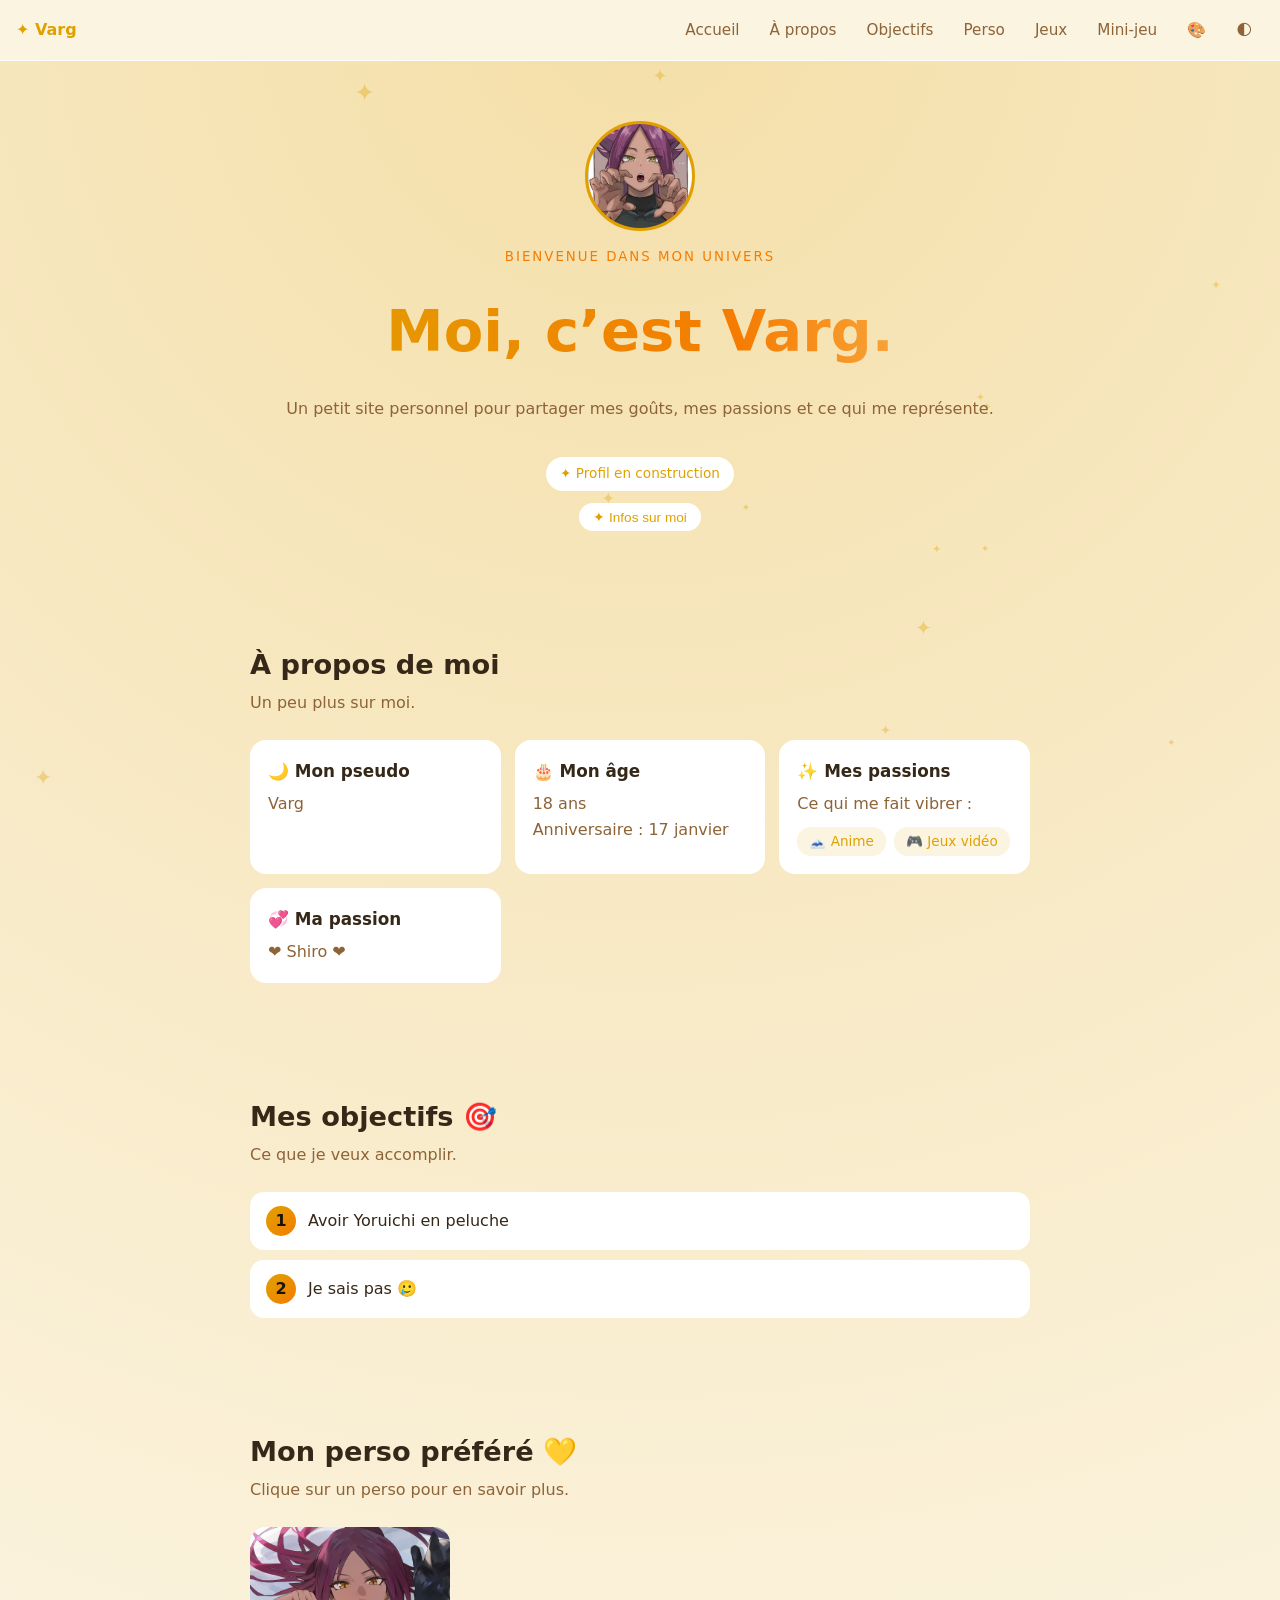
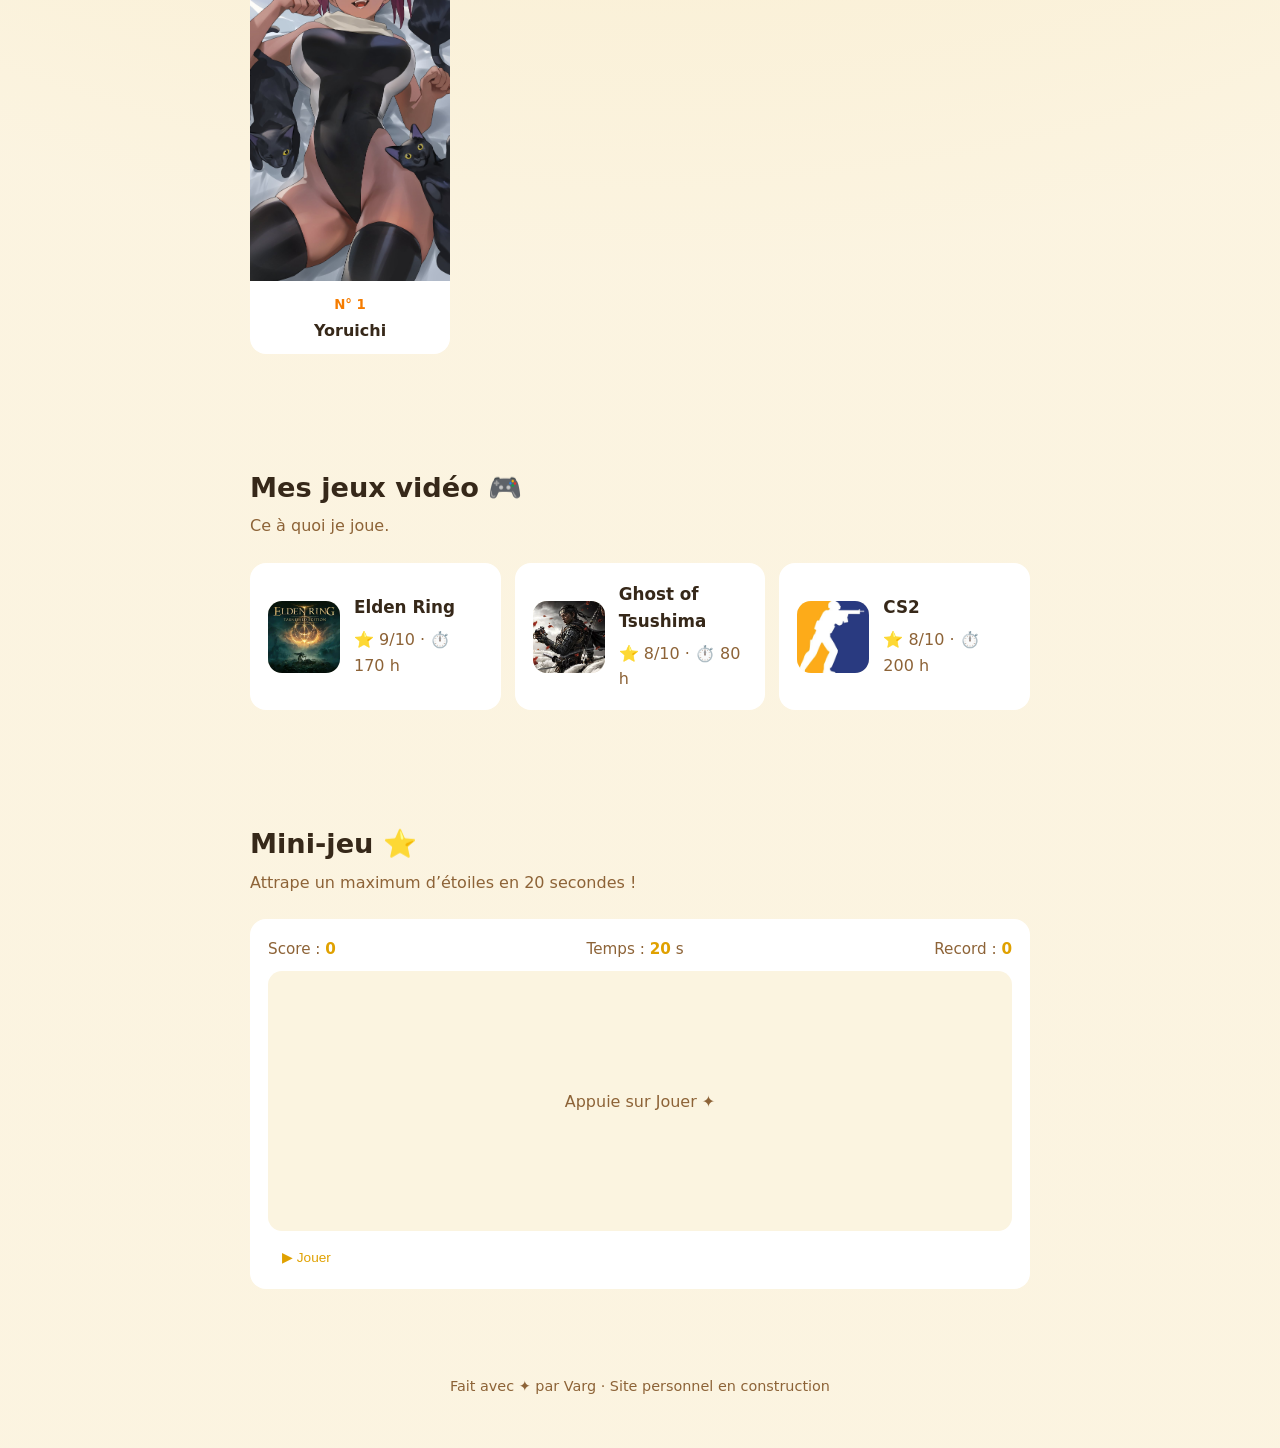
==== commit 6bfe2d5f: "Add files via upload" ====
--- a/index.html
+++ b/index.html
@@ -4,11 +4,26 @@
 <meta charset="utf-8">
 <meta name="viewport" content="width=device-width, initial-scale=1, viewport-fit=cover">
 <title>Varg — À propos de moi</title>
+<link rel="icon" href="data:image/svg+xml,%3Csvg xmlns='http://www.w3.org/2000/svg' viewBox='0 0 100 100'%3E%3Crect width='100' height='100' rx='22' fill='%231a1408'/%3E%3Ctext x='50' y='72' font-size='70' text-anchor='middle' fill='%23ffd23f'%3E✦%3C/text%3E%3C/svg%3E">
+<meta name="description" content="Varg — passionné d’anime et de jeux vidéo. Bienvenue dans mon univers.">
+<meta name="theme-color" content="#ffd23f">
+<meta property="og:type" content="website">
+<meta property="og:title" content="Varg — À propos de moi">
+<meta property="og:description" content="Anime, jeux vidéo et Yoruichi. Bienvenue dans mon univers ✦">
+<meta property="og:url" content="https://mikey1234552525.github.io/Varg/">
+<meta property="og:image" content="https://mikey1234552525.github.io/Varg/PP.jpg">
+<meta name="twitter:card" content="summary">
+<script>try{var r=document.documentElement,p=localStorage.getItem('palette'),t=localStorage.getItem('theme');if(p)r.dataset.palette=p;if(t)r.dataset.theme=t}catch(e){}</script>
 <style>
-:root{--bg:#1a1408;--card:#2a200d;--text:#fff6df;--muted:#cdb989;--accent:#ffd23f;--accent2:#ff9f1c;
+:root{--a:#ffd23f;--a2:#ff9f1c;--la:#e0a100;--la2:#f57c00;
+--accent:var(--a);--accent2:var(--a2);
+--bg:color-mix(in srgb,var(--a2) 9%,#0a0a0a);--card:color-mix(in srgb,var(--a2) 15%,#0a0a0a);--text:color-mix(in srgb,var(--a) 10%,#fff);--muted:color-mix(in srgb,var(--a) 45%,#b5b5b5);
 box-sizing:border-box;padding-top:env(safe-area-inset-top,0px);padding-bottom:env(safe-area-inset-bottom,0px)}
-@media (prefers-color-scheme:light){:root:not([data-theme="dark"]){--bg:#fff8e1;--card:#fff;--text:#3a2a00;--muted:#7a6330;--accent:#e0a100;--accent2:#f57c00}}
-:root[data-theme="light"]{--bg:#fff8e1;--card:#fff;--text:#3a2a00;--muted:#7a6330;--accent:#e0a100;--accent2:#f57c00}
+:root[data-palette="bleu"]{--a:#5ec8ff;--a2:#3b82f6;--la:#1976d2;--la2:#0d47a1}
+:root[data-palette="rose"]{--a:#ff7eb6;--a2:#e91e8c;--la:#d6247a;--la2:#ad1457}
+:root[data-palette="violet"]{--a:#b388ff;--a2:#7c4dff;--la:#6a3fd1;--la2:#4527a0}
+@media (prefers-color-scheme:light){:root:not([data-theme="dark"]){--accent:var(--la);--accent2:var(--la2);--bg:color-mix(in srgb,var(--la) 12%,#fff);--card:#fff;--text:color-mix(in srgb,var(--la2) 12%,#1c1c1c);--muted:color-mix(in srgb,var(--la2) 35%,#555)}}
+:root[data-theme="light"]{--accent:var(--la);--accent2:var(--la2);--bg:color-mix(in srgb,var(--la) 12%,#fff);--card:#fff;--text:color-mix(in srgb,var(--la2) 12%,#1c1c1c);--muted:color-mix(in srgb,var(--la2) 35%,#555)}
 html{scroll-behavior:smooth;scroll-padding-top:70px}
 *{box-sizing:border-box}
 body{margin:0;background:radial-gradient(circle at 50% 0,color-mix(in srgb,var(--accent) 25%,var(--bg)),var(--bg) 60%) no-repeat,var(--bg);color:var(--text);font-family:system-ui,-apple-system,"Segoe UI",sans-serif;line-height:1.6;min-height:100vh}
@@ -57,21 +72,30 @@
 @keyframes out{to{opacity:0;visibility:hidden}}
 #totop{position:fixed;right:16px;bottom:calc(16px + env(safe-area-inset-bottom,0px));width:46px;height:46px;border-radius:50%;border:0;background:linear-gradient(135deg,var(--accent),var(--accent2));color:#1a1408;font-size:1.4rem;font-weight:700;cursor:pointer;z-index:6;opacity:0;pointer-events:none;transition:opacity .3s;box-shadow:0 4px 14px rgba(0,0,0,.35)}
 #totop.show{opacity:1;pointer-events:auto}
+#glow{position:fixed;left:0;top:0;width:260px;height:260px;border-radius:50%;background:radial-gradient(circle,var(--accent) 0,transparent 65%);opacity:0;transition:opacity .4s;pointer-events:none;z-index:4}
+.gstats{display:flex;justify-content:space-between;gap:10px;margin-bottom:10px;color:var(--muted);font-size:.95rem}
+.gstats b{color:var(--accent)}
+#arena{position:relative;height:260px;border-radius:14px;background:var(--bg);overflow:hidden;touch-action:manipulation;user-select:none;-webkit-user-select:none}
+#gmsg{position:absolute;inset:0;display:grid;place-items:center;text-align:center;color:var(--muted);padding:10px;pointer-events:none}
+.gstar{position:absolute;border:0;background:none;padding:0;color:var(--accent);cursor:pointer;line-height:1;animation:pop .2s}
+@keyframes pop{from{transform:scale(0)}}
 </style>
 </head>
 <body>
 <div id="intro">✦ Varg ✦</div>
+<div id="glow"></div>
 
 <nav>
   <b>✦ Varg</b>
-  <a href="#accueil">Accueil</a><a href="#apropos">À propos</a><a href="#objectifs">Objectifs</a><a href="#top">Perso</a><a href="#jeux">Jeux</a>
+  <a href="#accueil">Accueil</a><a href="#apropos">À propos</a><a href="#objectifs">Objectifs</a><a href="#top">Perso</a><a href="#jeux">Jeux</a><a href="#minijeu">Mini-jeu</a>
+  <button id="palBtn" title="Changer de couleur">🎨</button>
   <button id="themeBtn" title="Changer de thème">🌓</button>
 </nav>
 
 <section id="accueil" class="hero">
   <div class="avatar"><span>V</span><img src="PP.jpg" alt="" onerror="this.remove()"></div>
   <small>Bienvenue dans mon univers</small>
-  <h1>Moi, c’est Varg.</h1>
+  <h1 id="title" style="cursor:pointer;user-select:none;-webkit-user-select:none;-webkit-tap-highlight-color:transparent">Moi, c’est Varg.</h1>
   <p class="sub">Un petit site personnel pour partager mes goûts, mes passions et ce qui me représente.</p>
   <span class="badge">✦ Profil en construction</span><br>
   <button class="badge" style="border:0;cursor:pointer" onclick="document.getElementById('infos').showModal()">✦ Infos sur moi</button>
@@ -108,6 +132,16 @@
   <h2>Mes jeux vidéo 🎮</h2>
   <p class="sub">Ce à quoi je joue.</p>
   <div class="grid" id="gameGrid"></div>
+</section>
+
+<section id="minijeu">
+  <h2>Mini-jeu ⭐</h2>
+  <p class="sub">Attrape un maximum d’étoiles en 20 secondes !</p>
+  <div class="card">
+    <div class="gstats"><span>Score : <b id="gScore">0</b></span><span>Temps : <b id="gTime">20</b> s</span><span>Record : <b id="gBest">0</b></span></div>
+    <div id="arena"><div id="gmsg">Appuie sur Jouer ✦</div></div>
+    <button id="startBtn" class="badge" style="border:0;cursor:pointer;margin-top:12px">▶ Jouer</button>
+  </div>
 </section>
 
 <footer>Fait avec ✦ par Varg · Site personnel en construction</footer>
@@ -174,6 +208,78 @@
  c.innerHTML=`<div class="ico">${g[0]}<img src="${g[4]}" alt="" onerror="this.remove()"></div><div><h3>${g[1]}</h3><p>⭐ ${g[2]} · ⏱️ ${g[3]}</p></div>`;
  $('gameGrid').appendChild(c);
 });
+/* Palette de couleurs */
+const pals=['jaune','bleu','rose','violet'];
+$('palBtn').onclick=()=>{
+ const cur=root.dataset.palette||'jaune';
+ const nx=pals[(pals.indexOf(cur)+1)%pals.length];
+ if(nx==='jaune')delete root.dataset.palette;else root.dataset.palette=nx;
+ try{localStorage.setItem('palette',nx==='jaune'?'':nx)}catch(e){}
+};
+
+/* Surprise cachée : 5 appuis sur le titre */
+let taps=0,tt;
+$('title').onclick=()=>{
+ taps++;clearTimeout(tt);tt=setTimeout(()=>taps=0,2000);
+ if(taps>=5){taps=0;confetti()}
+};
+function confetti(){
+ const sy=innerHeight*0.35;
+ for(let i=0;i<60;i++){
+  const s=document.createElement('span');
+  s.textContent=['✦','●','★'][i%3];
+  s.style.cssText=`position:fixed;left:50%;top:${sy}px;z-index:98;pointer-events:none;color:var(${i%2?'--accent':'--accent2'});font-size:${12+Math.random()*18}px`;
+  document.body.appendChild(s);
+  const x=(Math.random()-.5)*innerWidth,y=-80-Math.random()*220;
+  s.animate([
+   {transform:'translate(0,0) rotate(0)',opacity:1},
+   {transform:`translate(${x*.6}px,${y}px) rotate(${Math.random()*360}deg)`,opacity:1,offset:.35},
+   {transform:`translate(${x}px,${innerHeight}px) rotate(${Math.random()*720}deg)`,opacity:0}
+  ],{duration:1800+Math.random()*1200,easing:'ease-out'}).onfinish=()=>s.remove();
+ }
+}
+
+/* Mini-jeu : attrape les étoiles */
+let score=0,time=20,run=false,tick,spawn,best=0;
+try{best=+localStorage.getItem('best')||0}catch(e){}
+$('gBest').textContent=best;
+function upd(){$('gScore').textContent=score;$('gTime').textContent=time}
+function spawnStar(){
+ const s=document.createElement('button');s.className='gstar';s.textContent='✦';
+ const size=34+Math.random()*22;
+ s.style.fontSize=size+'px';s.style.width=s.style.height=(size+10)+'px';
+ s.style.left=Math.random()*(arena.clientWidth-size-10)+'px';
+ s.style.top=Math.random()*(arena.clientHeight-size-10)+'px';
+ s.onpointerdown=e=>{e.preventDefault();score++;upd();s.remove()};
+ arena.appendChild(s);
+ setTimeout(()=>s.remove(),1100);
+}
+function endGame(){
+ run=false;clearInterval(tick);clearInterval(spawn);
+ arena.querySelectorAll('.gstar').forEach(e=>e.remove());
+ let msg=`Terminé ! Score : ${score}`;
+ if(score>best){best=score;$('gBest').textContent=best;msg+=' 🏆 Nouveau record !';try{localStorage.setItem('best',best)}catch(e){}}
+ $('gmsg').textContent=msg;$('gmsg').style.display='grid';
+ $('startBtn').disabled=false;$('startBtn').textContent='↻ Rejouer';
+}
+$('startBtn').onclick=()=>{
+ if(run)return;
+ score=0;time=20;run=true;upd();
+ $('gmsg').style.display='none';$('startBtn').disabled=true;$('startBtn').textContent='…';
+ spawnStar();spawn=setInterval(spawnStar,650);
+ tick=setInterval(()=>{time--;upd();if(time<=0)endGame()},1000);
+};
+
+/* Curseur lumineux */
+let gt;
+function mv(e){
+ const g=$('glow');g.style.opacity=.22;
+ g.style.transform=`translate(${e.clientX-130}px,${e.clientY-130}px)`;
+ clearTimeout(gt);
+ if(e.pointerType==='touch')gt=setTimeout(()=>g.style.opacity=0,900);
+}
+addEventListener('pointermove',mv);addEventListener('pointerdown',mv);
+
 reveal();
 </script>
 </body>
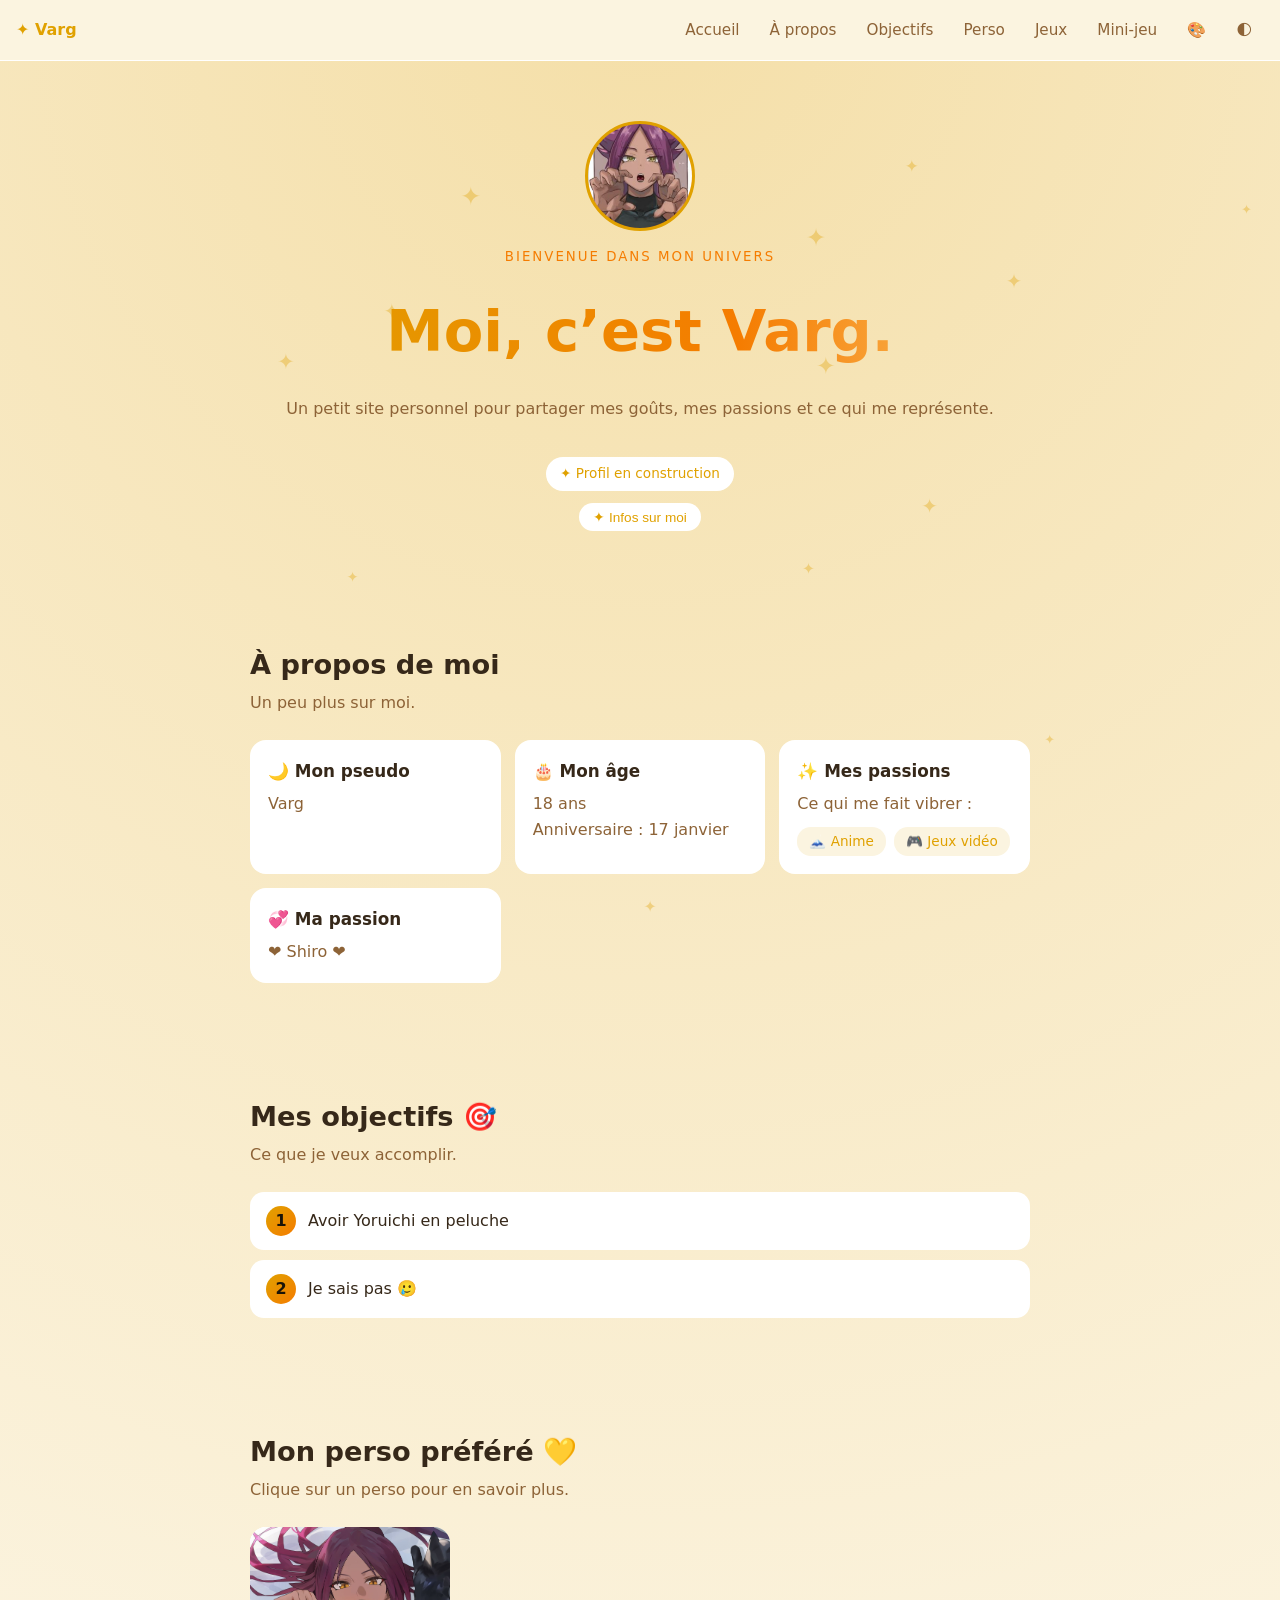
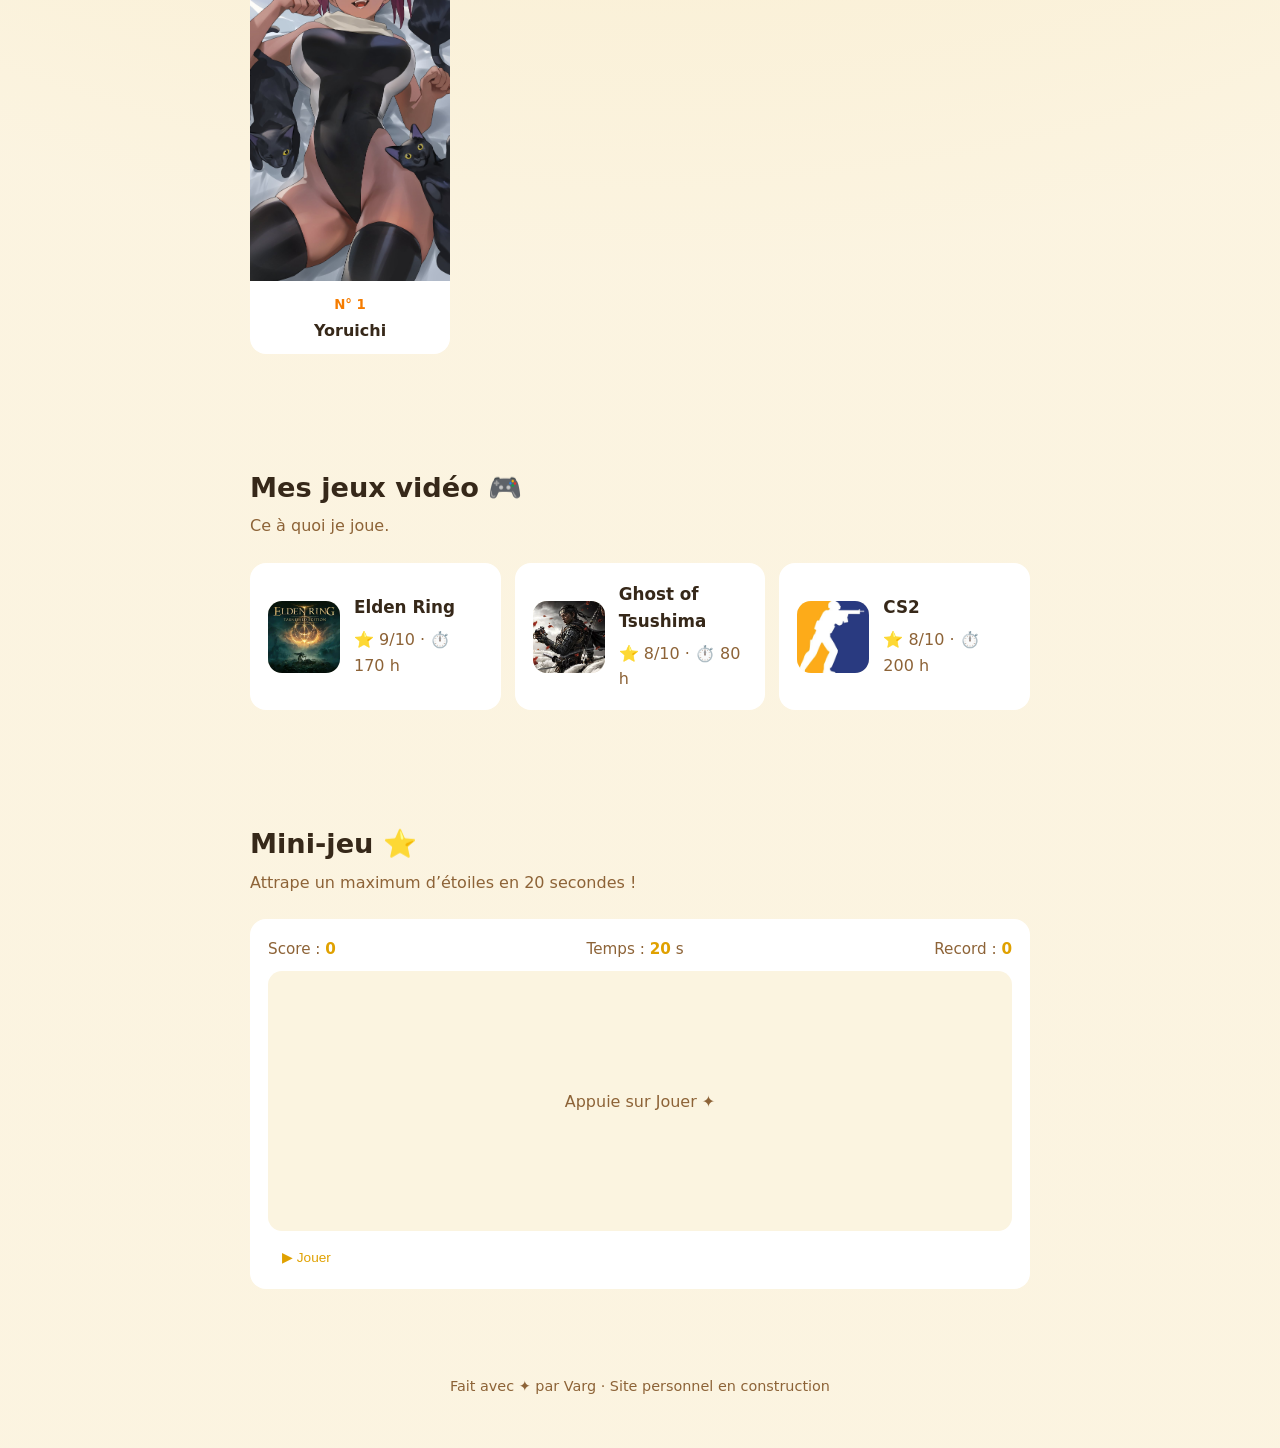
==== commit 656c9090: "Add files via upload" ====
--- a/index.html
+++ b/index.html
@@ -13,6 +13,11 @@
 <meta property="og:url" content="https://mikey1234552525.github.io/Varg/">
 <meta property="og:image" content="https://mikey1234552525.github.io/Varg/PP.jpg">
 <meta name="twitter:card" content="summary">
+<link rel="manifest" href="manifest.json">
+<link rel="apple-touch-icon" href="icon-192.png">
+<meta name="mobile-web-app-capable" content="yes">
+<meta name="apple-mobile-web-app-capable" content="yes">
+<meta name="apple-mobile-web-app-title" content="Varg">
 <script>try{var r=document.documentElement,p=localStorage.getItem('palette'),t=localStorage.getItem('theme');if(p)r.dataset.palette=p;if(t)r.dataset.theme=t}catch(e){}</script>
 <style>
 :root{--a:#ffd23f;--a2:#ff9f1c;--la:#e0a100;--la2:#f57c00;
@@ -280,6 +285,7 @@
 }
 addEventListener('pointermove',mv);addEventListener('pointerdown',mv);
 
+if('serviceWorker' in navigator)addEventListener('load',()=>navigator.serviceWorker.register('sw.js').catch(()=>{}));
 reveal();
 </script>
 </body>
